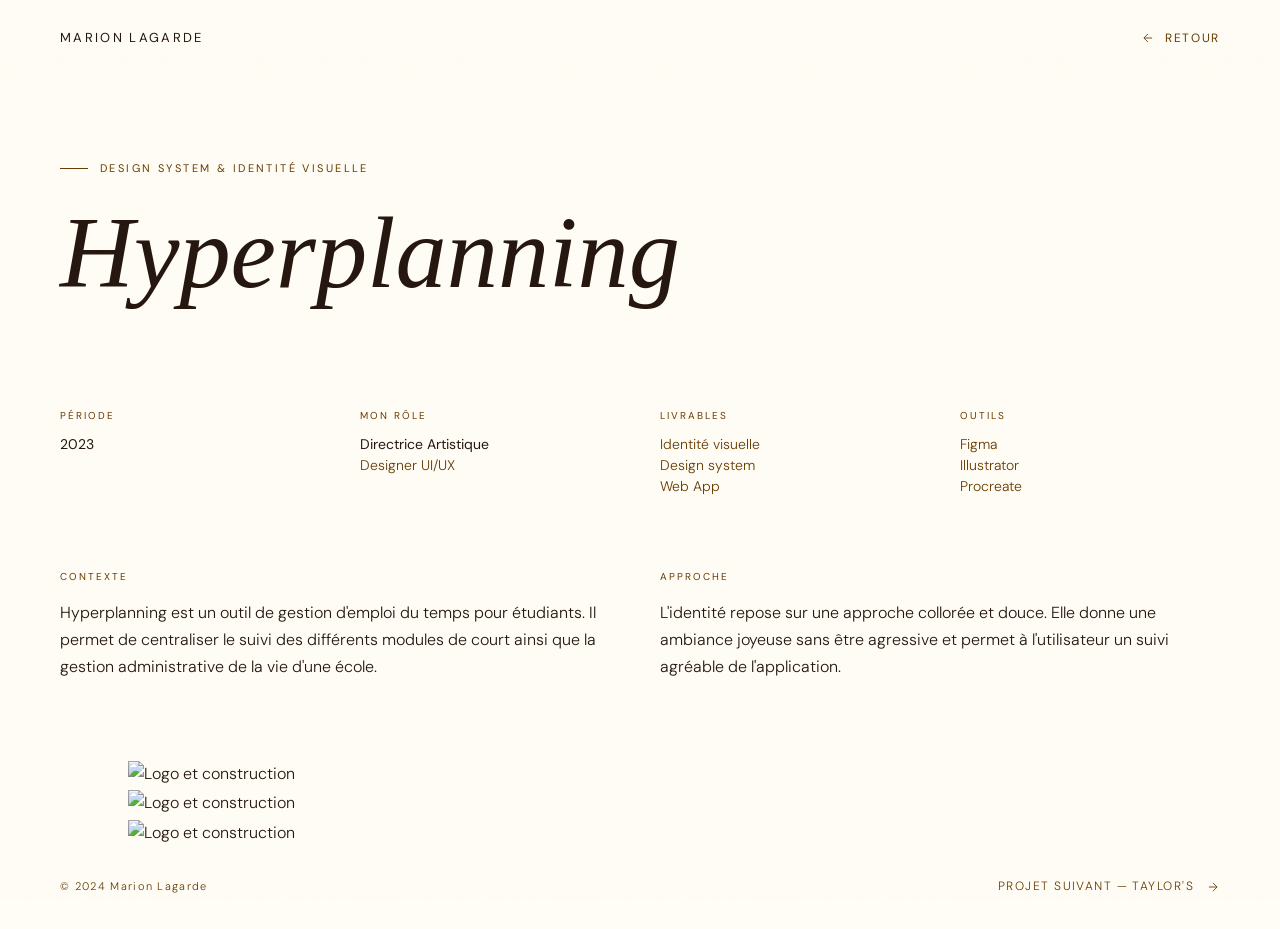
==== projects/hyperplanning.html @ 82261f26 "Add files via upload all my html" ====
<!DOCTYPE html>
<html lang="fr">
<head>
  <meta charset="UTF-8" />
  <meta name="viewport" content="width=device-width, initial-scale=1.0" />
  <title>Webians — Marion Lagarde</title>
  <link rel="preconnect" href="https://fonts.googleapis.com" />
  <link rel="preconnect" href="https://fonts.gstatic.com" crossorigin />
  <link href="https://fonts.googleapis.com/css2?family=DM+Sans:ital,opsz,wght@0,9..40,300;0,9..40,400;0,9..40,500;1,9..40,300&display=swap" rel="stylesheet" />
  <link rel="stylesheet" href="../style.css" />
  <style>
    /* Images full width sans gap */
    .fullwidth-gallery {
      display: flex;
      flex-direction: column;
      gap: 4px;
      max-width: 1024px;
      margin: 0 auto;
    }
    .fullwidth-gallery img {
      width: 100%;
      display: block;
    }
    .fullwidth-gallery .img-placeholder {
      aspect-ratio: 16/9;
      width: 100%;
    }
    .fullwidth-gallery .img-placeholder.portrait {
      aspect-ratio: 4/5;
    }
    .fullwidth-gallery .img-placeholder.square {
      aspect-ratio: 1/1;
    }
    .section-fullbleed {
      padding: 0;
      border-top: none !important;
    }
  </style>
</head>
<body>

  <nav>
    <a href="../index.html" class="nav-logo">Marion Lagarde</a>
    <a href="../index.html#projects" class="nav-back">
      <svg viewBox="0 0 24 24" fill="none" stroke-width="1.5"><path d="M19 12H5M5 12l7 7M5 12l7-7"/></svg>
      Retour
    </a>
  </nav>

  <!-- HERO -->
  <section class="page-hero">
    <p class="hero-tag">Design System &amp; Identité visuelle</p>
    <h1 class="page-title">Hyperplanning</h1>

    <div class="hero-meta">
      <div class="meta-item reveal">
        <p class="meta-label">Période</p>
        <p class="meta-value"><strong>2023</strong></p>
      </div>
      <div class="meta-item reveal" style="transition-delay:.08s">
        <p class="meta-label">Mon rôle</p>
        <p class="meta-value"><strong>Directrice Artistique</strong><br>Designer UI/UX</p>
      </div>
      <div class="meta-item reveal" style="transition-delay:.16s">
        <p class="meta-label">Livrables</p>
        <p class="meta-value">Identité visuelle<br>Design system<br>Web App</p>
      </div>
      <div class="meta-item reveal" style="transition-delay:.24s">
        <p class="meta-label">Outils</p>
        <p class="meta-value">Figma<br>Illustrator<br>Procreate</p>
      </div>

      <div class="meta-row-full reveal" style="transition-delay:.32s">
        <div>
          <p class="meta-label" style="margin-bottom:14px;">Contexte</p>
          <p class="meta-block-text">
            Hyperplanning est un outil de gestion d'emploi du temps pour étudiants. Il permet de centraliser le suivi des différents modules de court ainsi que la gestion administrative de la vie d'une école.
          </p>
        </div>
        <div>
          <p class="meta-label" style="margin-bottom:14px;">Approche</p>
          <p class="meta-block-text">
            L'identité repose sur une approche collorée et douce. Elle donne une ambiance joyeuse sans être agressive et permet à l'utilisateur un suivi agréable de l'application.
          </p>
        </div>
      </div>
    </div>
  </section>

  <!-- GALERIE FULL WIDTH — pas de texte, pas d'animation -->
  <section class="section-fullbleed">
    <div class="fullwidth-gallery">

      <img src="../images/hyperplanning/maquette-hp.jpg" alt="Logo et construction">
       <img src="../images/hyperplanning/note-book.png" alt="Logo et construction">
        <img src="../images/hyperplanning/tote-bag.png" alt="Logo et construction">


    </div>
  </section>

  <footer>
    <span class="footer-copy">© 2024 Marion Lagarde</span>
    <a href="taylors.html" class="footer-next">
      Projet suivant — Taylor's
      <svg viewBox="0 0 24 24" fill="none" stroke-width="1.5"><path d="M5 12h14M19 12l-7 7M19 12l-7-7"/></svg>
    </a>
  </footer>

  <script>
    const obs = new IntersectionObserver(entries => entries.forEach(e => { if (e.isIntersecting) e.target.classList.add('visible'); }), { threshold: 0.08, rootMargin: '0px 0px -32px 0px' });
    document.querySelectorAll('.reveal').forEach(el => obs.observe(el));
  </script>
</body>
</html>
---- style.css ----
/* ============================================================
   MARION LAGARDE — PORTFOLIO
   style.css — feuille de styles partagée
   ============================================================ */

/* ── TOKENS ── */
:root {
  --bg:         #fffdf5;
  --bg-soft:    #fffdf5;
  --bg-card:    #fff;
  --fg:         #24160f;
  --fg-muted:   #673b00;
  --fg-subtle:  #673b00;
  --border:     rgba(36, 22, 15, 0.10);
  --accent:     #673b00;
  --font-sans:  'DM Sans', 'Helvetica Neue', Helvetica, Arial, sans-serif;
  --font-serif: 'Times New Roman', Times, Georgia, serif;
  --ease-out:   cubic-bezier(0.16, 1, 0.3, 1);
}

/* ── RESET ── */
*, *::before, *::after { box-sizing: border-box; margin: 0; padding: 0; }
html  { scroll-behavior: smooth; }
body  {
  background: var(--bg);
  color: var(--fg);
  font-family: var(--font-sans);
  font-weight: 300;
  font-size: 16px;
  line-height: 1.6;
  overflow-x: hidden;
  -webkit-font-smoothing: antialiased;
}

/* ── GRAIN OVERLAY ── */
body::after {
  content: '';
  position: fixed;
  inset: 0;
  pointer-events: none;
  z-index: 999;
  opacity: 0.025;
  background-image: url("data:image/svg+xml,%3Csvg viewBox='0 0 256 256' xmlns='http://www.w3.org/2000/svg'%3E%3Cfilter id='noise'%3E%3CfeTurbulence type='fractalNoise' baseFrequency='0.9' numOctaves='4' stitchTiles='stitch'/%3E%3C/filter%3E%3Crect width='100%25' height='100%25' filter='url(%23noise)'/%3E%3C/svg%3E");
  background-repeat: repeat;
  background-size: 200px;
}

/* ── SCROLL REVEAL ── */
.reveal {
  opacity: 0;
  transform: translateY(24px);
  transition: opacity 0.9s var(--ease-out), transform 0.9s var(--ease-out);
}
.reveal.visible {
  opacity: 1;
  transform: translateY(0);
}

/* ────────────────────────────────────────
   NAV
   ──────────────────────────────────────── */
nav {
  position: fixed;
  top: 0; left: 0; right: 0;
  z-index: 100;
  display: flex;
  align-items: center;
  justify-content: space-between;
  padding: 28px 60px;
}
nav::before {
  content: '';
  position: absolute;
  inset: 0;
  background: linear-gradient(to bottom, rgba(255, 253, 245, 0.97) 0%, transparent 100%);
  pointer-events: none;
}
.nav-logo {
  font-size: 13px;
  font-weight: 400;
  letter-spacing: 0.18em;
  text-transform: uppercase;
  color: var(--fg);
  text-decoration: none;
  position: relative;
}

/* Homepage nav links */
.nav-links {
  display: flex;
  gap: 40px;
  list-style: none;
  position: relative;
}
.nav-links a {
  font-size: 12px;
  font-weight: 400;
  letter-spacing: 0.14em;
  text-transform: uppercase;
  color: var(--fg-muted);
  text-decoration: none;
  transition: color 0.3s ease;
}
.nav-links a:hover { color: var(--fg); }

/* Project pages — back link */
.nav-back {
  font-size: 12px;
  font-weight: 400;
  letter-spacing: 0.14em;
  text-transform: uppercase;
  color: var(--fg-muted);
  text-decoration: none;
  display: flex;
  align-items: center;
  gap: 10px;
  position: relative;
  transition: color 0.3s, gap 0.3s;
}
.nav-back:hover { color: var(--fg); gap: 14px; }
.nav-back svg   { width: 14px; height: 14px; stroke: currentColor; }

/* ────────────────────────────────────────
   FOOTER
   ──────────────────────────────────────── */
footer {
  /*border-top: 1px solid var(--border);*/
  padding: 32px 60px;
  display: flex;
  justify-content: space-between;
  align-items: center;
}
.footer-copy {
  font-size: 11px;
  letter-spacing: 0.12em;
  color: var(--fg-subtle);
}

/* Homepage: social links list */
.footer-links {
  display: flex;
  gap: 32px;
  list-style: none;
}
.footer-links a {
  font-size: 11px;
  letter-spacing: 0.12em;
  text-transform: uppercase;
  color: var(--fg-subtle);
  text-decoration: none;
  transition: color 0.3s ease;
}
.footer-links a:hover { color: var(--fg); }

/* Project pages: "next project" link */
.footer-next {
  font-size: 12px;
  letter-spacing: 0.12em;
  text-transform: uppercase;
  color: var(--fg-muted);
  text-decoration: none;
  display: flex;
  align-items: center;
  gap: 12px;
  transition: color 0.3s, gap 0.3s;
}
.footer-next:hover  { color: var(--fg); gap: 18px; }
.footer-next svg    { width: 14px; height: 14px; stroke: currentColor; }

/* ────────────────────────────────────────
   SECTION BASE (project pages)
   ──────────────────────────────────────── */
section { padding: 100px 60px; }
section + section { border-top: none; }

/* Section label — "01 · Branding" style */
.section-label {
  font-size: 11px;
  font-weight: 400;
  letter-spacing: 0.2em;
  text-transform: uppercase;
  color: var(--fg-subtle);
  margin-bottom: 56px;
  display: flex;
  align-items: center;
  gap: 16px;
}
.section-label::before { content: attr(data-n); color: var(--fg-subtle); }

/* Homepage section header  */
.section-header {
  display: flex;
  align-items: baseline;
  gap: 24px;
  margin-bottom: 64px;
}
.section-number,
.section-title {
  font-size: 11px;
  font-weight: 400;
  letter-spacing: 0.2em;
  color: var(--fg-subtle);
  text-transform: uppercase;
}
.section-title { color: var(--fg-muted); }

/* ────────────────────────────────────────
   PROJECT PAGES — HERO
   ──────────────────────────────────────── */
.page-hero {
  padding: 160px 60px 80px;
}
.hero-tag {
  font-size: 11px;
  font-weight: 400;
  letter-spacing: 0.22em;
  text-transform: uppercase;
  color: var(--fg-subtle);
  margin-bottom: 24px;
  display: flex;
  align-items: center;
  gap: 12px;
}
.hero-tag::before { content: ''; width: 28px; height: 1px; background: var(--fg-subtle); }

.page-title {
  font-family: var(--font-serif);
  font-size: clamp(48px, 8vw, 110px);
  font-weight: 400;
  font-style: italic;
  line-height: 1.0;
  color: var(--fg);
  margin-bottom: 64px;
}

/* Meta grid: 4 columns + full-width rows */
.hero-meta {
  display: grid;
  grid-template-columns: repeat(4, 1fr);
  gap: 40px;
  padding-top: 40px;
  /* border-top: 1px solid var(--border); */
}
.meta-label {
  font-size: 10px;
  font-weight: 400;
  letter-spacing: 0.2em;
  text-transform: uppercase;
  color: var(--fg-subtle);
  margin-bottom: 10px;
}
.meta-value {
  font-size: 14px;
  font-weight: 300;
  color: var(--fg-muted);
  line-height: 1.5;
}
.meta-value strong { font-weight: 400; color: var(--fg); }

.meta-row-full {
  grid-column: 1 / -1;
  display: grid;
  grid-template-columns: 1fr 1fr;
  gap: 40px;
  padding-top: 32px;
  /* border-top: 1px solid var(--border); */
}
/* Brief — single full-width block used on branding/emailing pages */
.meta-item.brief {
  grid-column: 1 / -1;
  padding-top: 32px;
  /* border-top: 1px solid var(--border); */
}
.meta-item.brief .meta-value,
.meta-block-text {
  font-size: 16px;
  font-weight: 300;
  color: var(--fg);
  line-height: 1.7;
}

/* Role list */
.role-list { list-style: none; display: flex; flex-direction: column; }
.role-list li {
  font-size: 14px;
  font-weight: 300;
  color: var(--fg-muted);
  padding: 13px 0;
  border-bottom: 1px solid var(--border);
  display: flex;
  align-items: center;
  gap: 12px;
  line-height: 1.4;
}
.role-list li:first-child { border-top: 1px solid var(--border); }
.role-list li::before {
  content: '';
  flex-shrink: 0;
  width: 5px; height: 5px;
  border-radius: 50%;
  background: var(--fg-muted);
}

/* ────────────────────────────────────────
   BRANDING COMPONENTS (shared)
   ──────────────────────────────────────── */
.sub-title {
  font-size: 12px;
  font-weight: 400;
  letter-spacing: 0.16em;
  text-transform: uppercase;
  color: var(--fg-muted);
  margin-bottom: 28px;
}

/* Palette */
.palette-swatches { display: flex; gap: 16px; flex-wrap: wrap; }
.swatch           { display: flex; flex-direction: column; gap: 12px; }
.swatch-color     { width: 100px; height: 100px; border-radius: 2px; }
.swatch-hex {
  font-size: 12px;
  font-weight: 400;
  letter-spacing: 0.06em;
  color: var(--fg);
  font-family: 'Courier New', monospace;
}
.swatch-name {
  font-size: 11px;
  color: var(--fg-subtle);
  margin-top: 2px;
  letter-spacing: 0.04em;
}

/* Typo showcase — 2 columns */
.typo-showcase { display: grid; grid-template-columns: 1fr 1fr; gap: 24px; }
.typo-card {
  background: var(--bg-card);
  padding: 36px;
  display: flex;
  flex-direction: column;
  justify-content: space-between;
  min-height: 180px;
}
.typo-sample {
  font-size: clamp(24px, 3vw, 42px);
  line-height: 1.1;
  color: var(--fg);
  margin-bottom: 20px;
}
.typo-meta {
  font-size: 11px;
  letter-spacing: 0.1em;
  text-transform: uppercase;
  color: var(--fg-subtle);
}
.typo-meta strong { display: block; font-weight: 400; color: var(--fg-muted); margin-bottom: 2px; }

/* Typo showcase — single card with dark top (Taylor's / Montserrat) */
.branding-row {
  display: grid;
  grid-template-columns: 1fr 1fr;
  gap: 60px;
  align-items: start;
}
.typo-card-single { background: var(--bg-card); overflow: hidden; }
.typo-card-top    { background: var(--fg); padding: 36px 40px; }
.typo-display {
  font-size: clamp(28px, 3.5vw, 44px);
  line-height: 1.2;
  color: var(--bg);
  letter-spacing: 0.02em;
}
.typo-card-bottom { padding: 28px 40px; }

/* ────────────────────────────────────────
   GALLERY / IMAGE PLACEHOLDERS
   ──────────────────────────────────────── */
.gallery-grid         { display: grid; gap: 16px; }
.gallery-grid.cols-2  { grid-template-columns: 1fr 1fr; }
.gallery-grid.cols-3  { grid-template-columns: 1fr 1fr 1fr; }
.gallery-grid.mixed   { grid-template-columns: 2fr 1fr; }

.gallery-item { background: var(--bg-card); overflow: hidden; }
.gallery-item img {
  width: 100%; height: 100%;
  object-fit: cover; display: block;
  transition: transform 0.7s var(--ease-out);
}
.gallery-item:hover img { transform: scale(1.03); }

/* Generic image placeholder (no real image yet) */
.img-placeholder {
  width: 100%;
  background: var(--bg-card);
  display: flex;
  align-items: center;
  justify-content: center;
  color: var(--fg-subtle);
  font-size: 11px;
  letter-spacing: 0.14em;
  text-transform: uppercase;
  aspect-ratio: 16/10;
}
.img-placeholder.tall   { aspect-ratio: 9/16; }
.img-placeholder.square { aspect-ratio: 1/1; }
.img-placeholder.wide   { aspect-ratio: 21/9; }
.img-placeholder.tablet { aspect-ratio: 4/3; }

.img-caption {
  font-size: 11px;
  color: var(--fg-subtle);
  letter-spacing: 0.08em;
  margin-top: 12px;
  display: flex;
  align-items: center;
  gap: 8px;
}
.img-caption::before { content: ''; width: 20px; height: 1px; background: var(--fg-subtle); }

/* ────────────────────────────────────────
   UX / ARBORESCENCE (project pages)
   ──────────────────────────────────────── */
.ux-block { display: flex; flex-direction: column; gap: 72px; }

.tree-wrap {
  width: 100%;
  background: var(--bg-soft);
  padding: 48px 40px;
  overflow-x: auto;
}
.tree-svg { width: 100%; min-width: 560px; display: block; }

.boutique-frame { background: var(--bg-card); overflow: hidden; }
.boutique-frame img { width: 100%; display: block; }

/* Result chip */
.result-simple { margin-top: 8px; }
.result-chip {
  display: inline-flex;
  align-items: center;
  gap: 10px;
  font-size: 13px;
  font-weight: 400;
  letter-spacing: 0.1em;
  text-transform: uppercase;
  color: var(--fg-muted);
  padding: 12px 20px;
  border: 1px solid var(--border);
}
.result-chip::before {
  content: '';
  width: 8px; height: 8px;
  border-radius: 50%;
  background: var(--fg);
  flex-shrink: 0;
}

/* ────────────────────────────────────────
   EMAILING PAGE — COMPARE BLOCKS
   ──────────────────────────────────────── */
.section-header-row {
  display: flex;
  align-items: flex-start;
  justify-content: space-between;
  margin-bottom: 48px;
}
.section-tag {
  font-size: 11px;
  font-weight: 400;
  letter-spacing: 0.14em;
  text-transform: uppercase;
  padding: 5px 14px;
  color: var(--fg-subtle);
  border: 1px solid var(--border);
}

.compare-block { display: flex; flex-direction: column; gap: 40px; }
.compare-intro {
  font-size: 16px;
  font-weight: 300;
  color: var(--fg-muted);
  max-width: 600px;
  line-height: 1.65;
}
.compare-intro strong { font-weight: 400; color: var(--fg); }

.points-list { display: flex; flex-direction: column; }
.point-item {
  display: flex;
  align-items: baseline;
  gap: 16px;
  padding: 16px 0;
  border-bottom: 1px solid var(--border);
  font-size: 14px;
  font-weight: 300;
  color: var(--fg-muted);
  line-height: 1.5;
}
.point-item:first-child { border-top: 1px solid var(--border); }
.point-bullet {
  flex-shrink: 0;
  width: 20px; height: 20px;
  border-radius: 50%;
  display: flex;
  align-items: center;
  justify-content: center;
  font-size: 10px;
  background: var(--bg-card);
  color: var(--fg-muted);
}

.email-frame {
  background: #fff;
  border: 1px solid var(--border);
  box-shadow: 0 2px 40px rgba(12, 12, 0, 0.06);
  overflow: hidden;
}
.email-frame img { width: 100%; display: block; }

.annotation {
  display: flex;
  gap: 12px;
  align-items: flex-start;
  padding: 14px 18px;
  background: var(--bg-soft);
  border-left: 2px solid var(--border);
  font-size: 13px;
  font-weight: 300;
  color: var(--fg-muted);
  line-height: 1.5;
  margin-top: 12px;
}
.annotation-icon { flex-shrink: 0; font-size: 14px; margin-top: 2px; }

.results {
  display: grid;
  grid-template-columns: repeat(3, 1fr);
  gap: 2px;
  margin-top: 56px;
}
.result-cell {
  background: var(--fg);
  color: var(--bg);
  padding: 36px 32px;
  display: flex;
  flex-direction: column;
  gap: 8px;
}
.result-cell:nth-child(even) { background: var(--fg-muted); }
.result-number {
  font-family: var(--font-serif);
  font-size: clamp(32px, 4vw, 52px);
  font-weight: 400;
  font-style: italic;
  line-height: 1;
}
.result-label {
  font-size: 12px;
  letter-spacing: 0.1em;
  text-transform: uppercase;
  opacity: 0.65;
}

/* ────────────────────────────────────────
   HOMEPAGE — HERO
   ──────────────────────────────────────── */
#hero {
  min-height: 100vh;
  display: flex;
  flex-direction: column;
  align-items: center;
  justify-content: center;
  padding: 80px 60px;
  position: relative;
  overflow: hidden;
  text-align: center;
}
.hero-eyebrow {
  font-size: 11px;
  font-weight: 400;
  letter-spacing: 0.22em;
  text-transform: uppercase;
  color: var(--fg-subtle);
  margin-bottom: 28px;
  opacity: 0;
  transform: translateY(10px);
  animation: fadeUp 0.8s var(--ease-out) 1.6s forwards;
}
.hero-title {
  font-family: var(--font-serif);
  font-size: clamp(52px, 9vw, 120px);
  font-weight: 400;
  font-style: normal;
  line-height: 1.0;
  letter-spacing: 0.02em;
  color: var(--fg);
  display: flex;
  flex-wrap: wrap;
  justify-content: center;
}
.hero-title .letter {
  display: inline-block;
  opacity: 0;
  transform: translateY(22px);
  animation: letterUp 0.55s var(--ease-out) forwards;
}
.hero-title .space { display: inline-block; width: 0.28em; }
.hero-subtitle {
  font-family: var(--font-serif);
  font-size: clamp(14px, 1.6vw, 20px);
  font-weight: 400;
  font-style: italic;
  color: var(--fg-muted);
  letter-spacing: 0.12em;
  margin-top: 20px;
  opacity: 0;
  transform: translateY(14px);
  animation: fadeUp 0.9s var(--ease-out) 1.8s forwards;
}
.hero-bottom {
  position: absolute;
  bottom: 40px;
  right: 60px;
  opacity: 0;
  animation: fadeUp 1s var(--ease-out) 2s forwards;
}
.hero-year {
  font-size: 11px;
  letter-spacing: 0.18em;
  color: var(--fg-subtle);
}

@keyframes letterUp { to { opacity: 1; transform: translateY(0); } }
@keyframes fadeUp   { to { opacity: 1; transform: translateY(0); } }

/* ────────────────────────────────────────
   HOMEPAGE — PROJECTS CAROUSEL
   ──────────────────────────────────────── */
/*#projects { border-top: 1px solid var(--border); }*/

.carousel-wrapper { position: relative; overflow: hidden; }
.carousel-track {
  display: flex;
  gap: 24px;
  transition: transform 0.7s var(--ease-out);
  will-change: transform;
}
.project-card {
  flex: 0 0 calc(25% - 18px);
  cursor: pointer;
  text-decoration: none;
  color: inherit;
  display: block;
}
.project-card:hover .project-img-wrap::after { opacity: 1; }
.project-card:hover .project-img            { transform: scale(1.04); }
.project-card:hover .project-arrow          { opacity: 1; transform: translate(0, 0); }

.project-img-wrap {
  position: relative;
  width: 100%;
  aspect-ratio: 3/4;
  overflow: hidden;
  background: var(--bg-card);
}
.project-img-wrap::after {
  content: '';
  position: absolute;
  inset: 0;
  background: rgba(12, 12, 0, 0.4);
  opacity: 0;
  transition: opacity 0.4s ease;
}
.project-img-placeholder { width: 100%; height: 100%; display: flex; align-items: center; justify-content: center; }
.project-img {
  width: 100%; height: 100%;
  object-fit: cover; display: block;
  transition: transform 0.7s var(--ease-out);
}
.project-arrow {
  position: absolute;
  bottom: 20px; right: 20px;
  z-index: 2;
  width: 40px; height: 40px;
  border: 1px solid rgba(12, 12, 0, 0.3);
  border-radius: 50%;
  display: flex; align-items: center; justify-content: center;
  opacity: 0;
  transform: translate(6px, 6px);
  transition: opacity 0.3s ease, transform 0.3s var(--ease-out);
}
.project-arrow svg { width: 14px; height: 14px; stroke: var(--fg); }

.project-info {
  margin-top: 20px;
  display: flex;
  justify-content: space-between;
  align-items: baseline;
}
.project-name {
  font-size: 14px;
  font-weight: 400;
  letter-spacing: 0.04em;
  color: var(--fg);
}
.project-tag {
  font-size: 11px;
  letter-spacing: 0.1em;
  color: var(--fg-subtle);
  text-transform: uppercase;
}

.carousel-controls { display: flex; gap: 12px; margin-top: 56px; }
.carousel-btn {
  width: 48px; height: 48px;
  border: 1px solid var(--border);
  background: transparent;
  cursor: pointer;
  display: flex; align-items: center; justify-content: center;
  transition: border-color 0.3s ease, background 0.3s ease;
}
.carousel-btn:hover { border-color: rgba(12, 12, 0, 0.25); background: var(--bg-soft); }
.carousel-btn svg   { width: 16px; height: 16px; stroke: var(--fg-muted); transition: stroke 0.3s; }
.carousel-btn:hover svg { stroke: var(--fg); }

/* ────────────────────────────────────────
   HOMEPAGE — ABOUT
   ──────────────────────────────────────── */
/*#about { border-top: 1px solid var(--border); }*/

.about-grid {
  display: grid;
  grid-template-columns: 1fr 1fr;
  gap: 80px;
  align-items: start;
}
.about-text {
  font-size: clamp(20px, 2.4vw, 28px);
  font-weight: 300;
  line-height: 1.55;
  color: var(--fg);
  letter-spacing: -0.01em;
}
.about-text em {
  font-style: italic;
  font-family: var(--font-serif);
  color: var(--fg-muted);
}
.about-cta {
  display: inline-flex;
  align-items: center;
  gap: 16px;
  margin-top: 48px;
  font-size: 12px;
  font-weight: 400;
  letter-spacing: 0.16em;
  text-transform: uppercase;
  color: var(--fg);
  text-decoration: none;
  border-bottom: 1px solid var(--border);
  padding-bottom: 6px;
  transition: border-color 0.3s ease, gap 0.3s ease;
}
.about-cta:hover { border-color: var(--fg); gap: 22px; }
.about-cta svg   { width: 14px; height: 14px; stroke: currentColor; flex-shrink: 0; }

.skills-list { list-style: none; display: flex; flex-direction: column; }
.skills-list li {
  font-size: 15px;
  font-weight: 300;
  letter-spacing: 0.02em;
  color: var(--fg-muted);
  padding: 18px 0;
  border-bottom: 1px solid var(--border);
  display: flex;
  align-items: center;
  justify-content: space-between;
  transition: color 0.3s ease;
  cursor: default;
}
.skills-list li:first-child { border-top: 1px solid var(--border); }
.skills-list li:hover        { color: var(--fg); }
.skills-list li::after       { content: '↗'; font-size: 12px; opacity: 0; transition: opacity 0.3s ease; }
.skills-list li:hover::after { opacity: 0.4; }

/* ────────────────────────────────────────
   HOMEPAGE — CONTACT
   ──────────────────────────────────────── */
#contact {
  /*border-top: 1px solid var(--border);*/
  min-height: 60vh;
  display: flex;
  flex-direction: column;
  justify-content: center;
}
.contact-inner { display: flex; flex-direction: column; gap: 40px; }
.contact-label {
  font-size: 11px;
  font-weight: 400;
  letter-spacing: 0.22em;
  text-transform: uppercase;
  color: var(--fg-subtle);
}
.contact-email {
  font-family: var(--font-serif);
  font-size: clamp(28px, 5vw, 64px);
  font-style: italic;
  font-weight: 400;
  color: var(--fg);
  background: none;
  border: none;
  border-bottom: 1px solid var(--border);
  padding: 0 0 4px 0;
  cursor: pointer;
  display: inline-block;
  line-height: 1;
  position: relative;
  transition: color 0.4s ease, border-color 0.4s ease;
  text-decoration: none;
}
.contact-email::after {
  content: '';
  position: absolute;
  bottom: -1px; left: 0;
  width: 0; height: 1px;
  background: var(--fg);
  transition: width 0.5s var(--ease-out);
}
.contact-email:hover              { color: var(--fg-muted); border-color: transparent; }
.contact-email:hover::after       { width: 100%; }

/* ────────────────────────────────────────
   RESPONSIVE — TABLET & MOBILE
   ──────────────────────────────────────── */
@media (max-width: 768px) {
  /* Nav */
  nav { padding: 22px 24px; }
  .nav-links { gap: 20px; }
  .nav-links a { font-size: 11px; letter-spacing: 0.1em; }

  /* Sections */
  section { padding: 64px 24px; }
  .section-header { margin-bottom: 40px; }

  /* Homepage hero */
  #hero        { padding: 100px 24px 60px; min-height: 100svh; }
  .hero-title  { font-size: clamp(44px, 13vw, 72px); }
  .hero-subtitle { font-size: 16px; margin-top: 14px; }
  .hero-eyebrow  { font-size: 10px; letter-spacing: 0.18em; margin-bottom: 20px; }
  .hero-bottom   { right: 24px; bottom: 28px; }

  /* Homepage projects — peek carousel */
  #projects { padding: 0; overflow: hidden; }
  #projects .section-header  { padding: 56px 24px 0; margin-bottom: 28px; }
  #projects .carousel-controls { padding: 0 24px 52px; margin-top: 24px; }
  .carousel-wrapper { overflow: visible; padding-left: 24px; }
  .carousel-track   { gap: 14px; }
  .project-card {
    flex: 0 0 78vw;
    height: auto;
    display: flex;
    flex-direction: column;
    padding: 0;
  }
  .project-img-wrap  { flex: none; aspect-ratio: 3/4; width: 100%; height: auto; max-height: 52svh; }
  .project-info      { flex-shrink: 0; margin-top: 14px; padding: 0; }
  .project-name      { font-size: 14px; }
  .project-arrow     { opacity: 1; transform: none; width: 32px; height: 32px; flex-shrink: 0; }

  /* Homepage about */
  .about-grid  { grid-template-columns: 1fr; gap: 48px; }
  .about-text  { font-size: clamp(18px, 5vw, 24px); }
  .about-cta   { margin-top: 36px; font-size: 11px; }

  /* Homepage contact */
  #contact         { min-height: 50vh; }
  .contact-email   { font-size: clamp(22px, 8vw, 40px); }

  /* Footer */
  footer        { padding: 28px 24px; flex-direction: column; gap: 16px; align-items: flex-start; }
  .footer-links { gap: 24px; }

  /* Project hero */
  .page-hero   { padding: 110px 24px 60px; }
  .page-title  { font-size: clamp(40px, 12vw, 64px); margin-bottom: 40px; }
  .hero-meta   { grid-template-columns: 1fr 1fr; gap: 24px; }
  .meta-row-full { grid-template-columns: 1fr; gap: 32px; }

  /* Branding */
  .branding-row   { grid-template-columns: 1fr; gap: 48px; }
  .palette-swatches { gap: 12px; }
  .swatch-color   { width: 68px; height: 68px; }
  .typo-showcase  { grid-template-columns: 1fr; }

  /* Gallery */
  .gallery-grid.cols-2,
  .gallery-grid.cols-3,
  .gallery-grid.mixed { grid-template-columns: 1fr; }

  /* UX tree */
  .tree-wrap { padding: 28px 20px; }

  /* Emailing */
  .results { grid-template-columns: 1fr; }
}

@media (max-width: 480px) {
  .hero-title { font-size: clamp(40px, 14vw, 56px); }
  .nav-links li:not(:first-child) { display: none; }
}
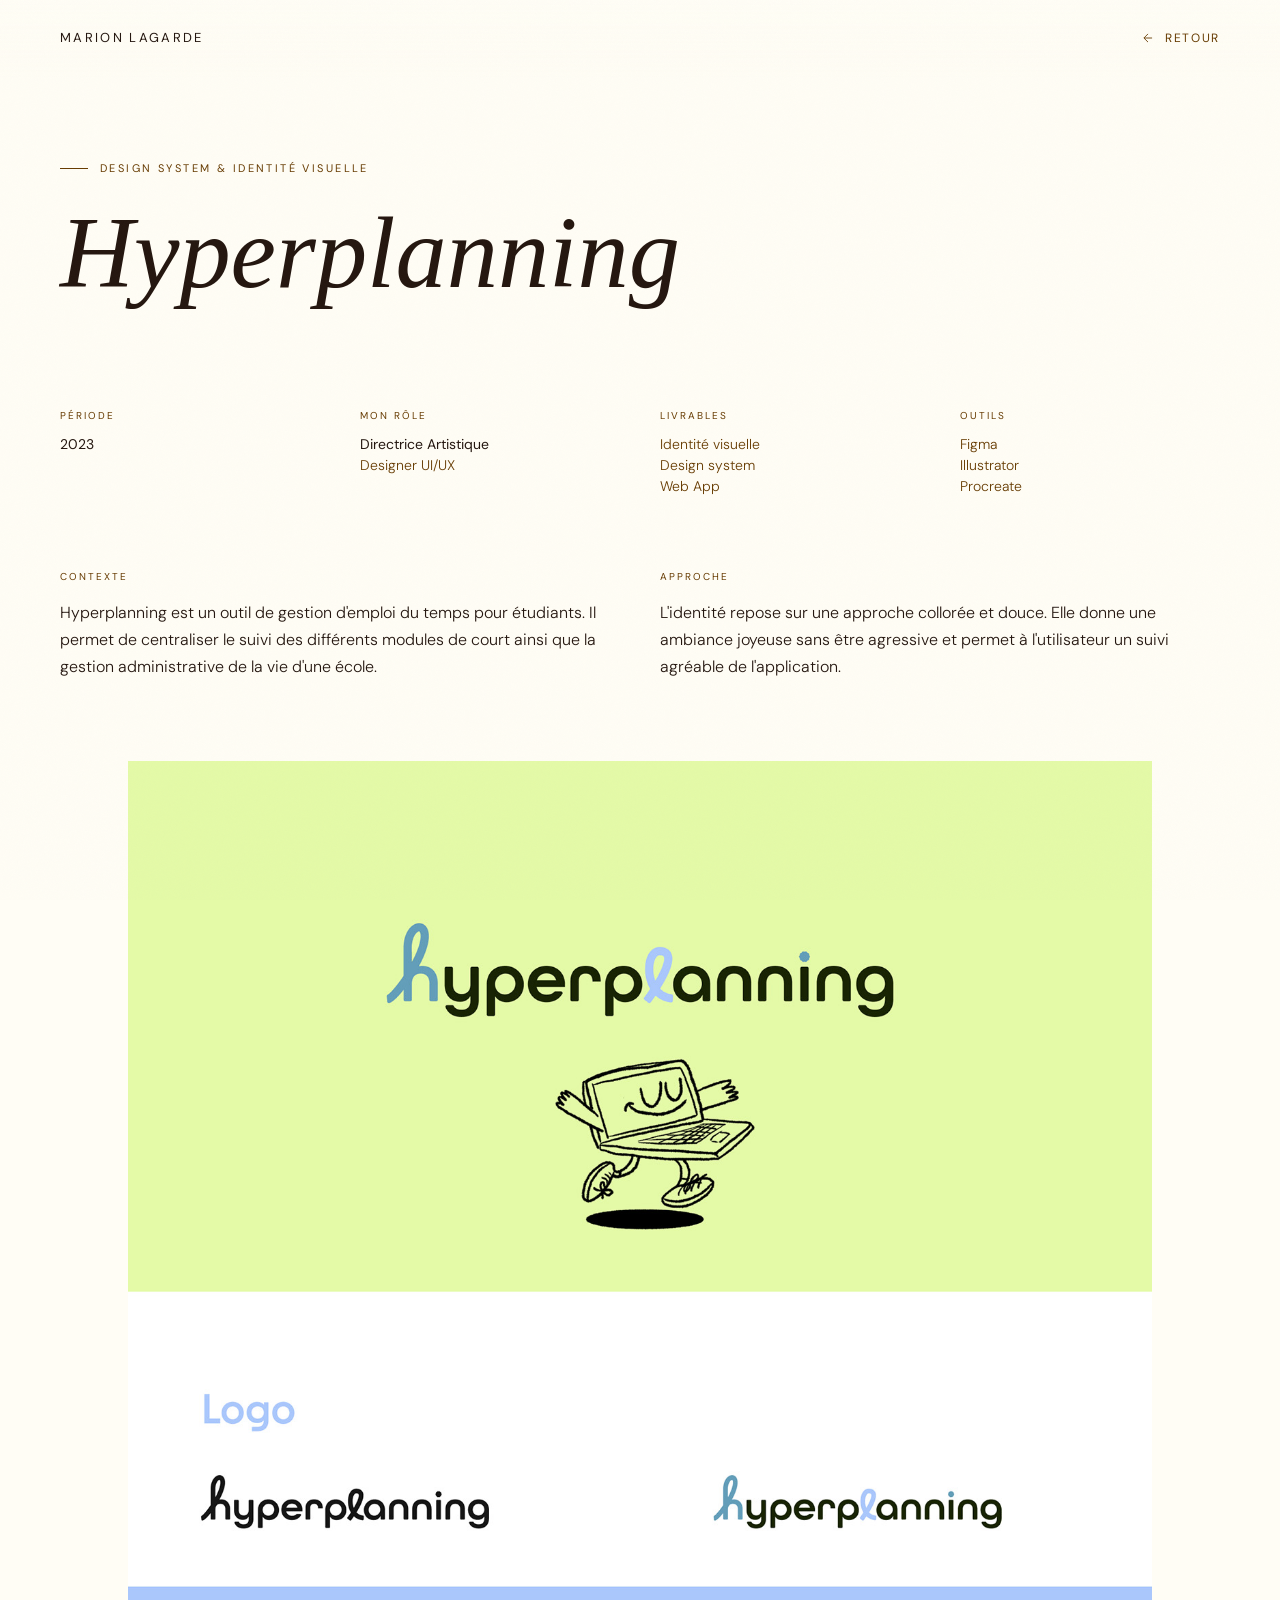
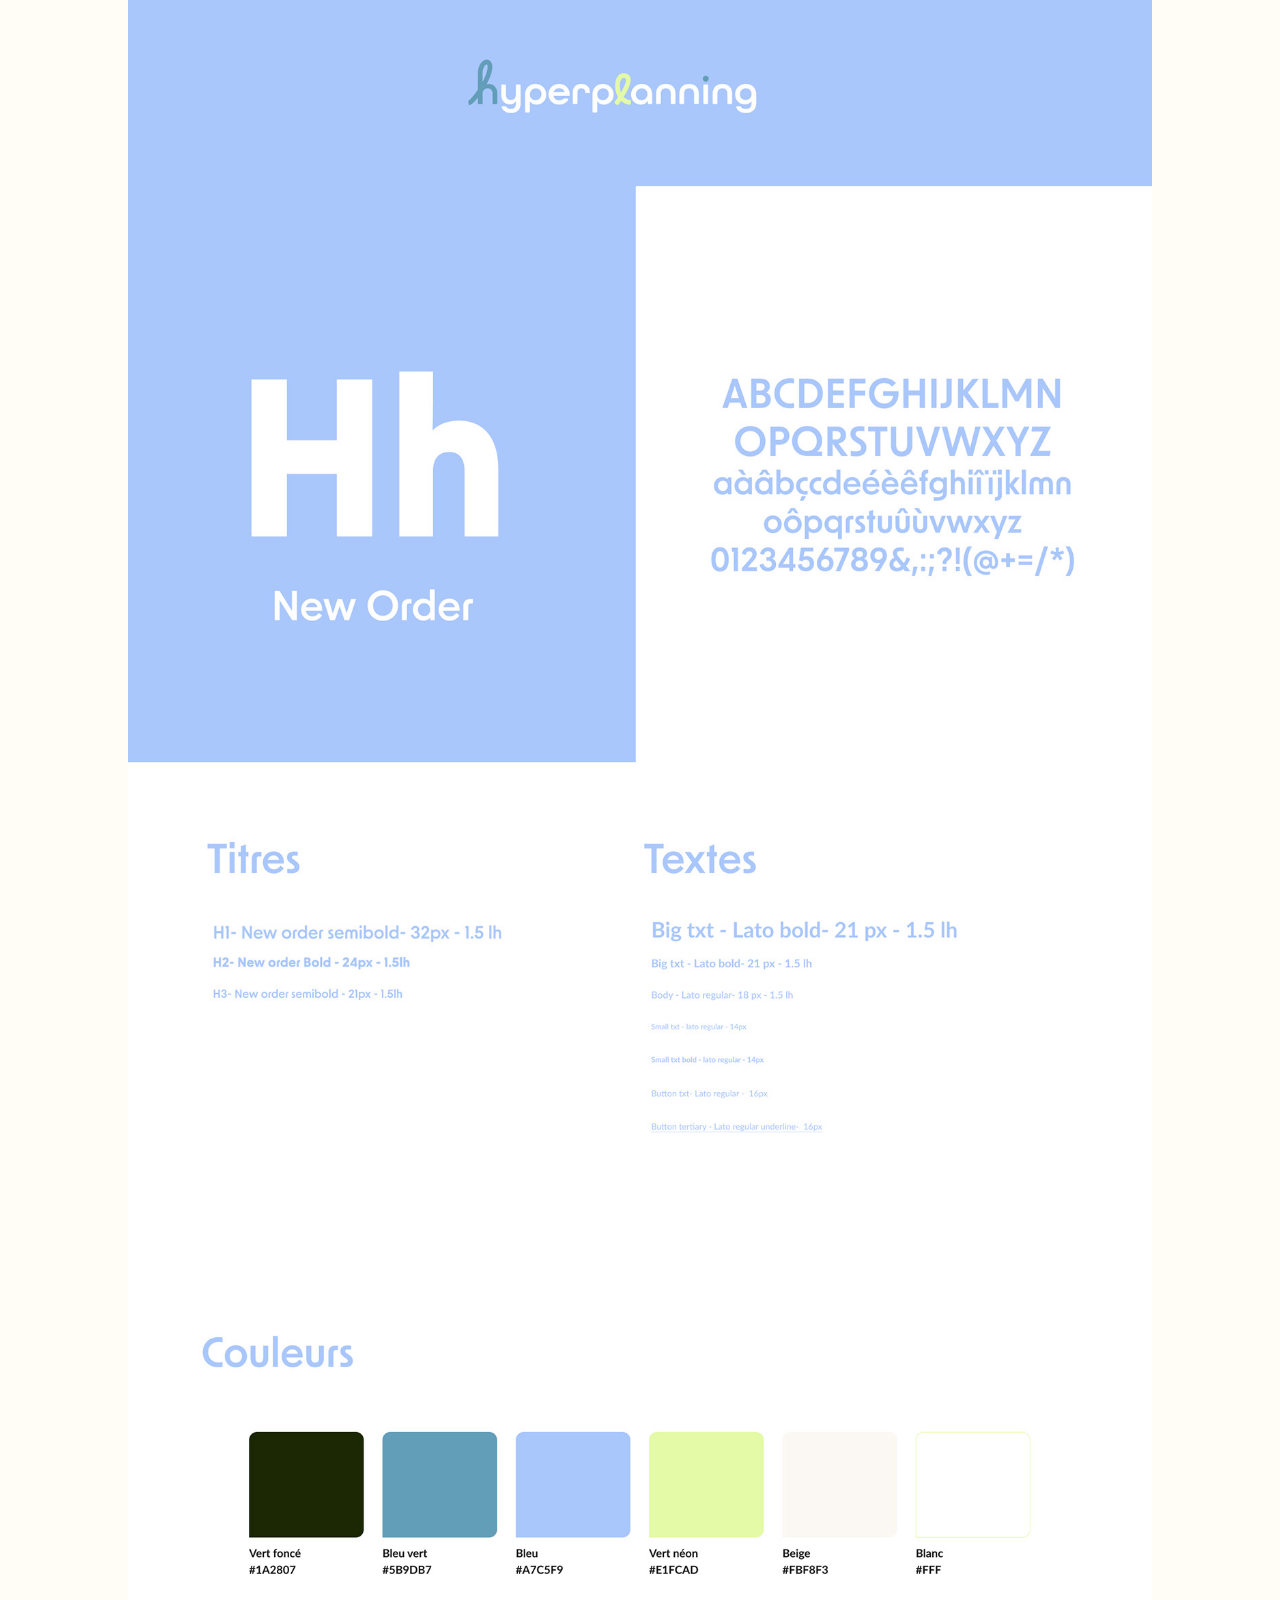
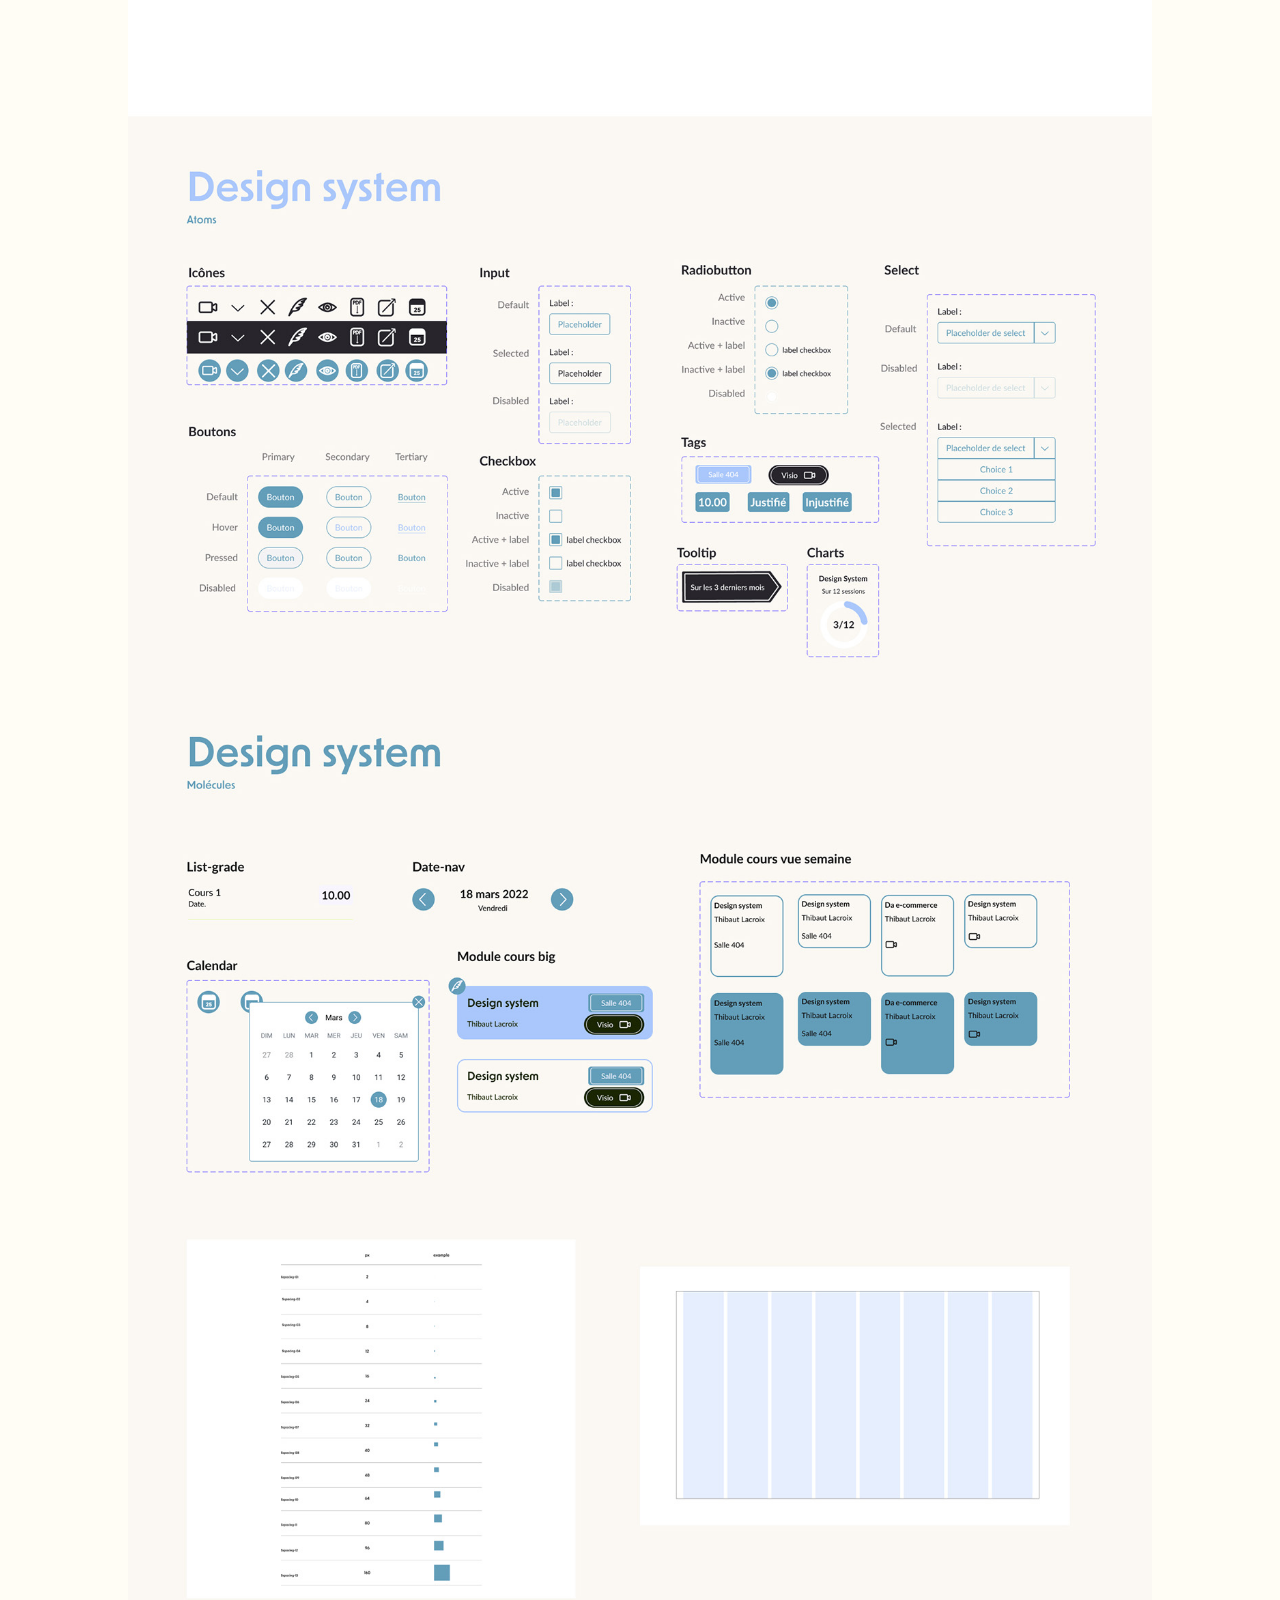
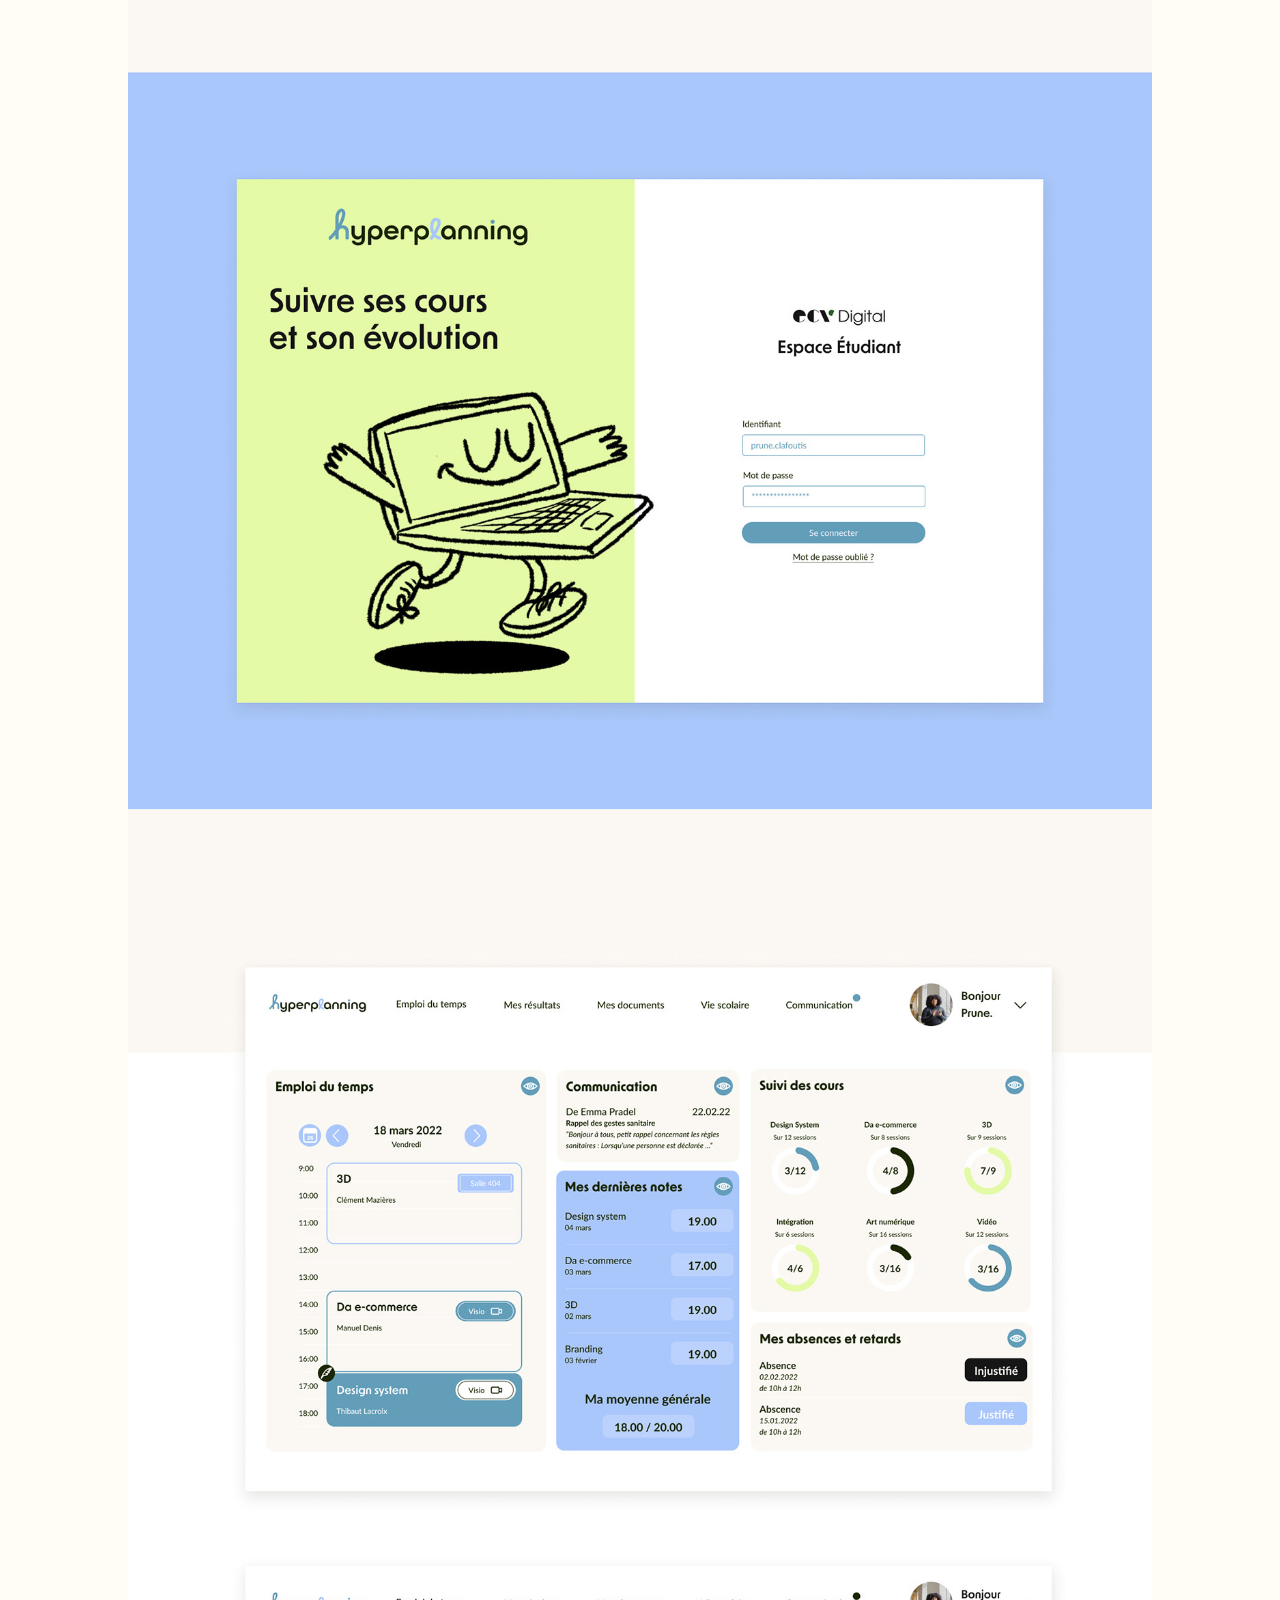
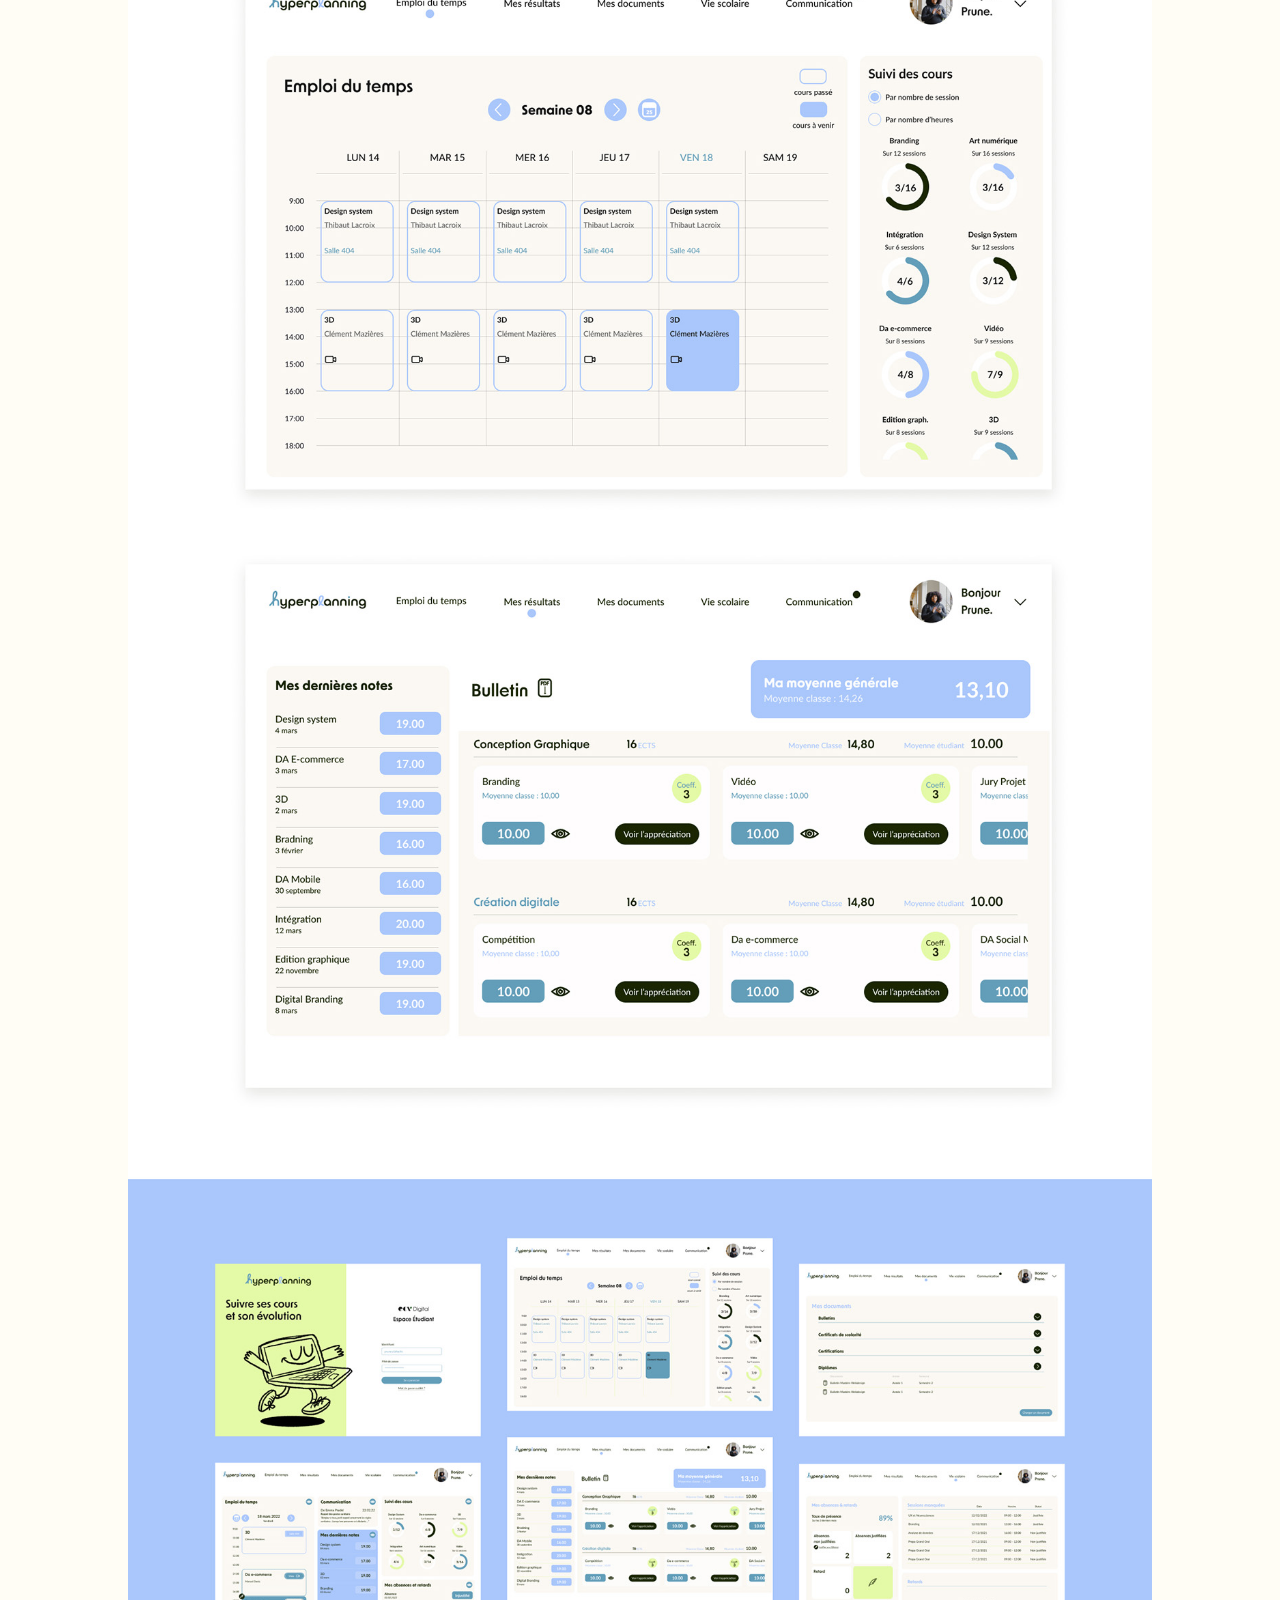
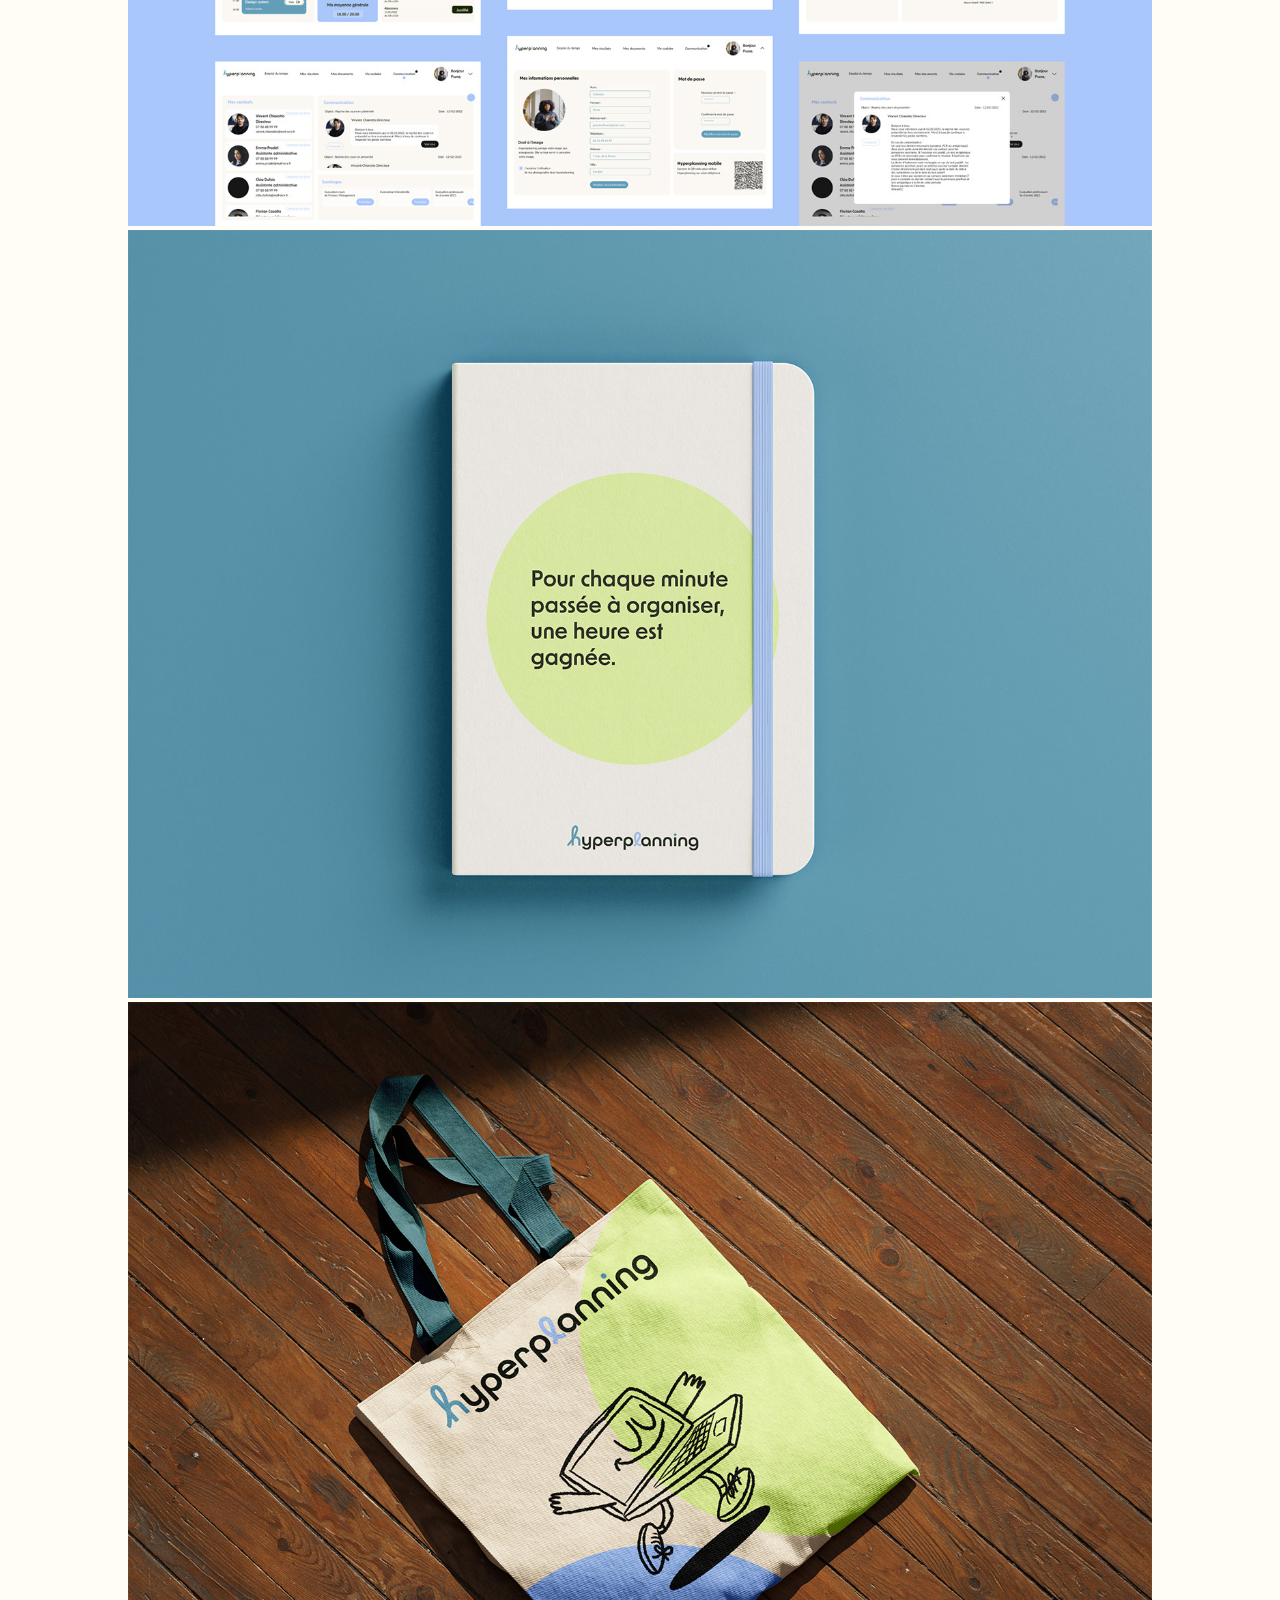
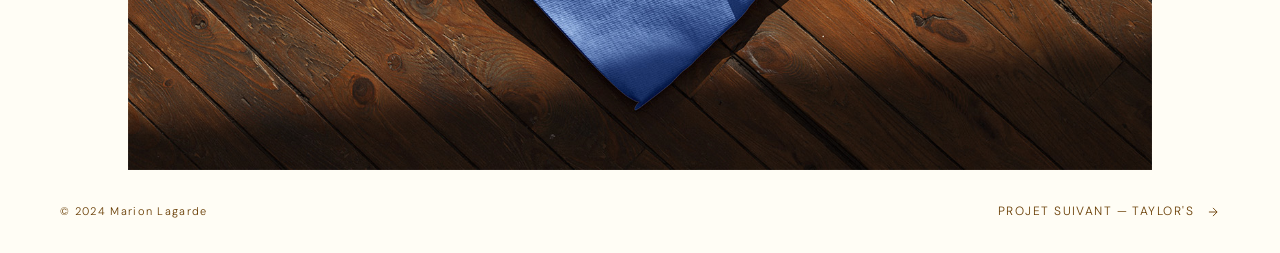
==== commit 7e78857c: "Add files via upload Change png by jpg" ====
--- a/projects/hyperplanning.html
+++ b/projects/hyperplanning.html
@@ -92,8 +92,8 @@
     <div class="fullwidth-gallery">
 
       <img src="../images/hyperplanning/maquette-hp.jpg" alt="Logo et construction">
-       <img src="../images/hyperplanning/note-book.png" alt="Logo et construction">
-        <img src="../images/hyperplanning/tote-bag.png" alt="Logo et construction">
+       <img src="../images/hyperplanning/note-book.jpg" alt="Logo et construction">
+        <img src="../images/hyperplanning/tote-bag.jpg" alt="Logo et construction">
 
 
     </div>
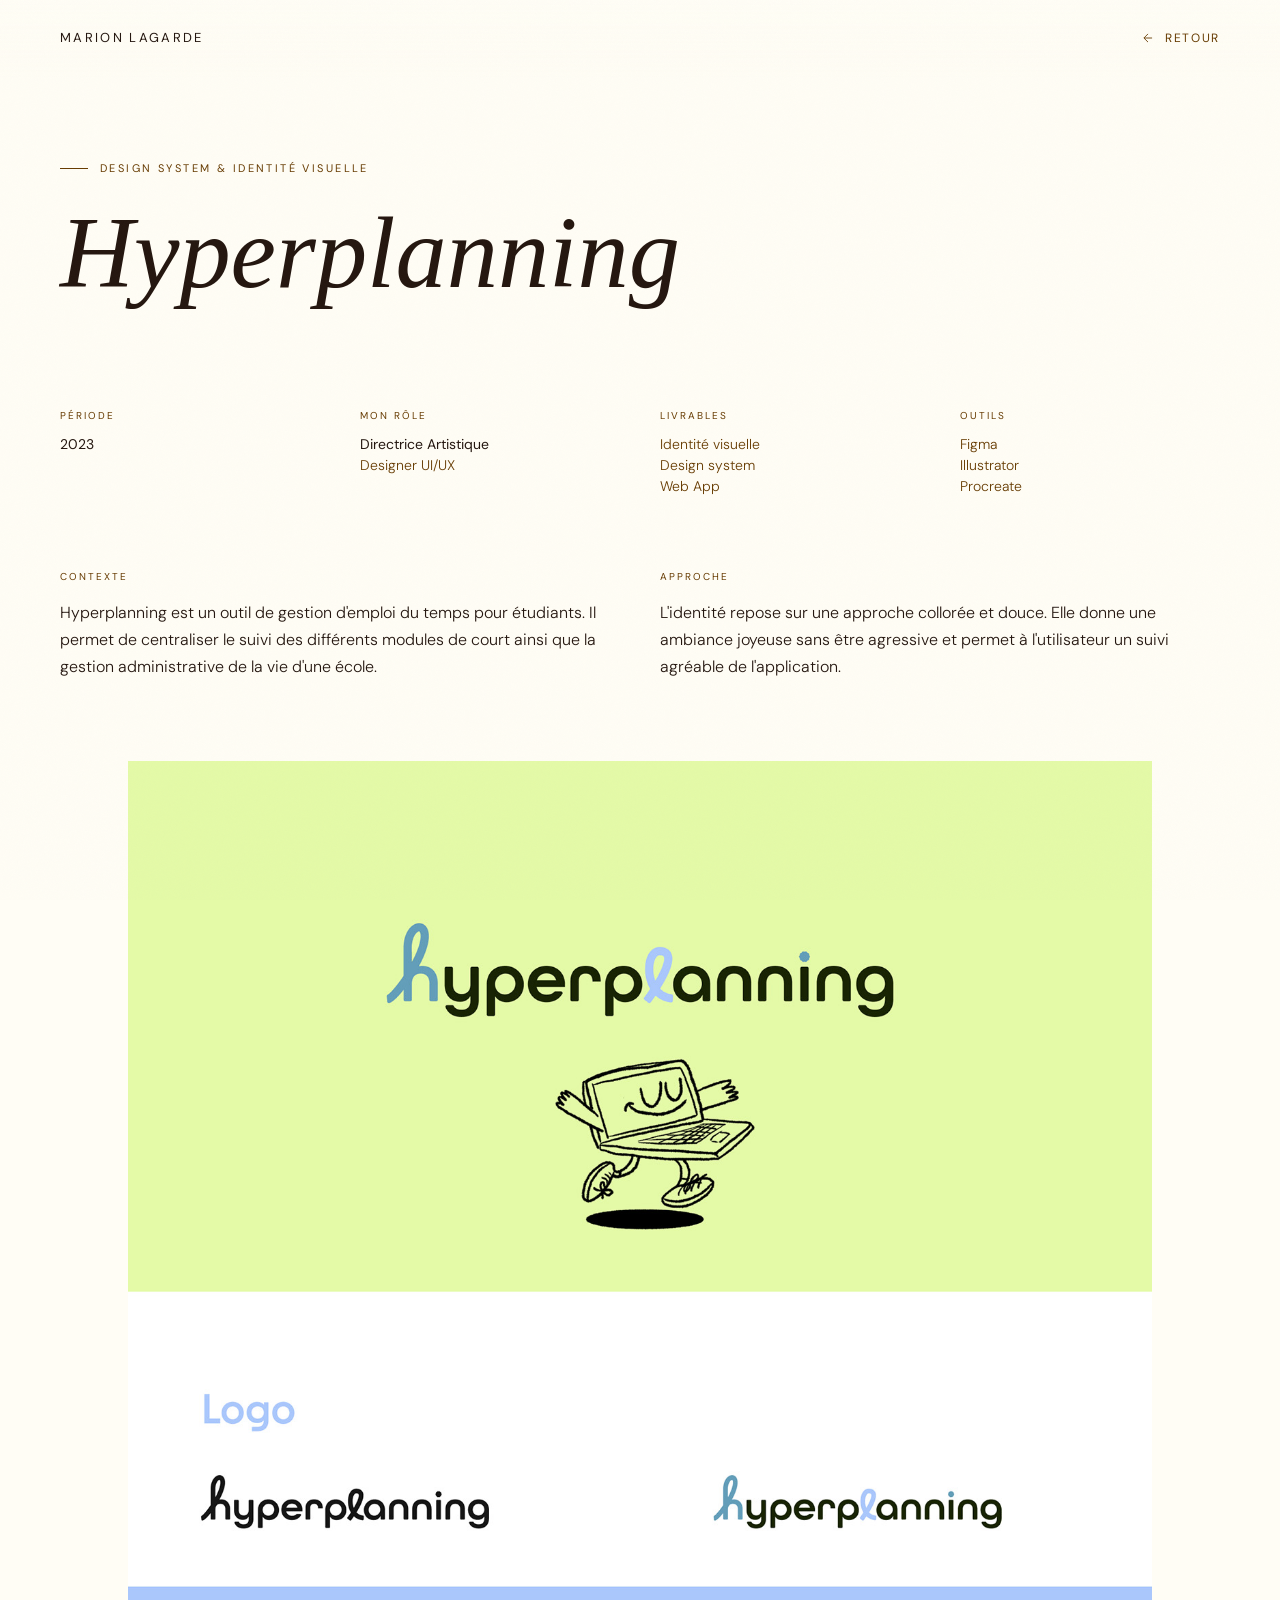
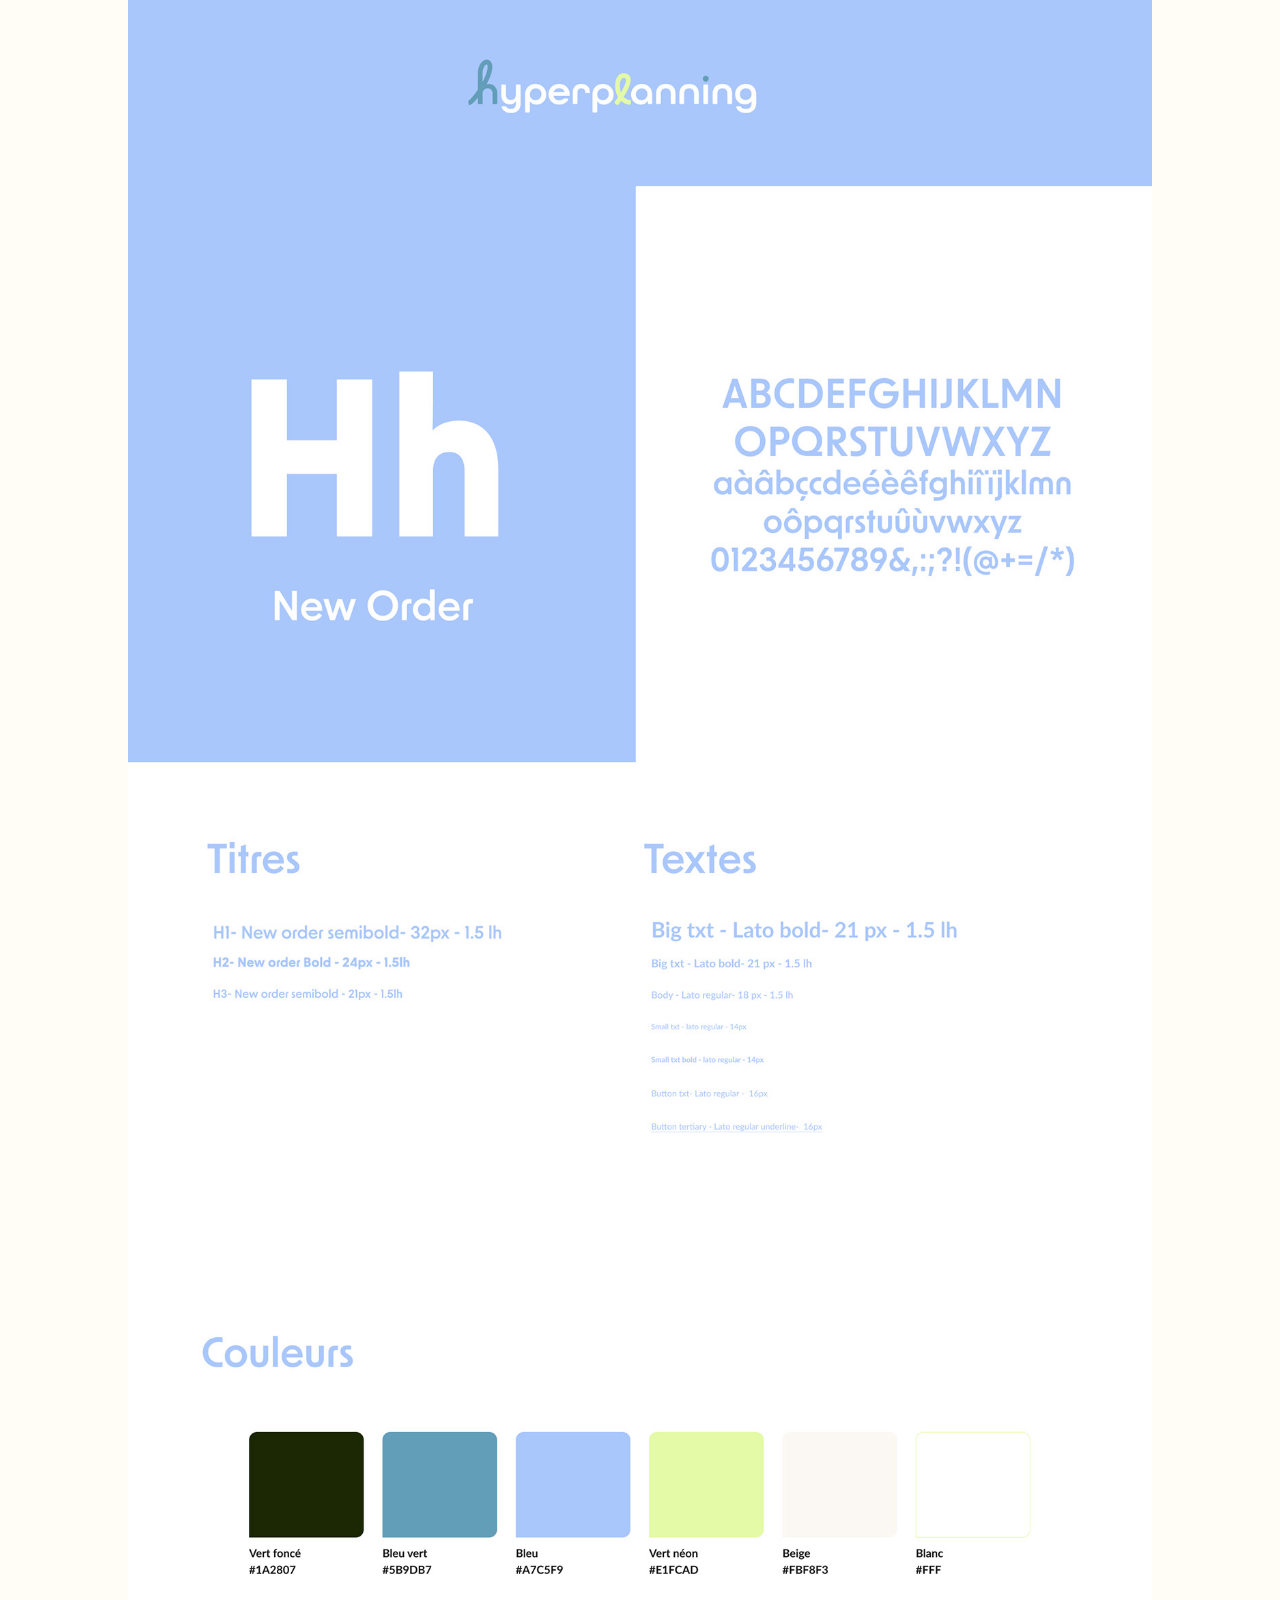
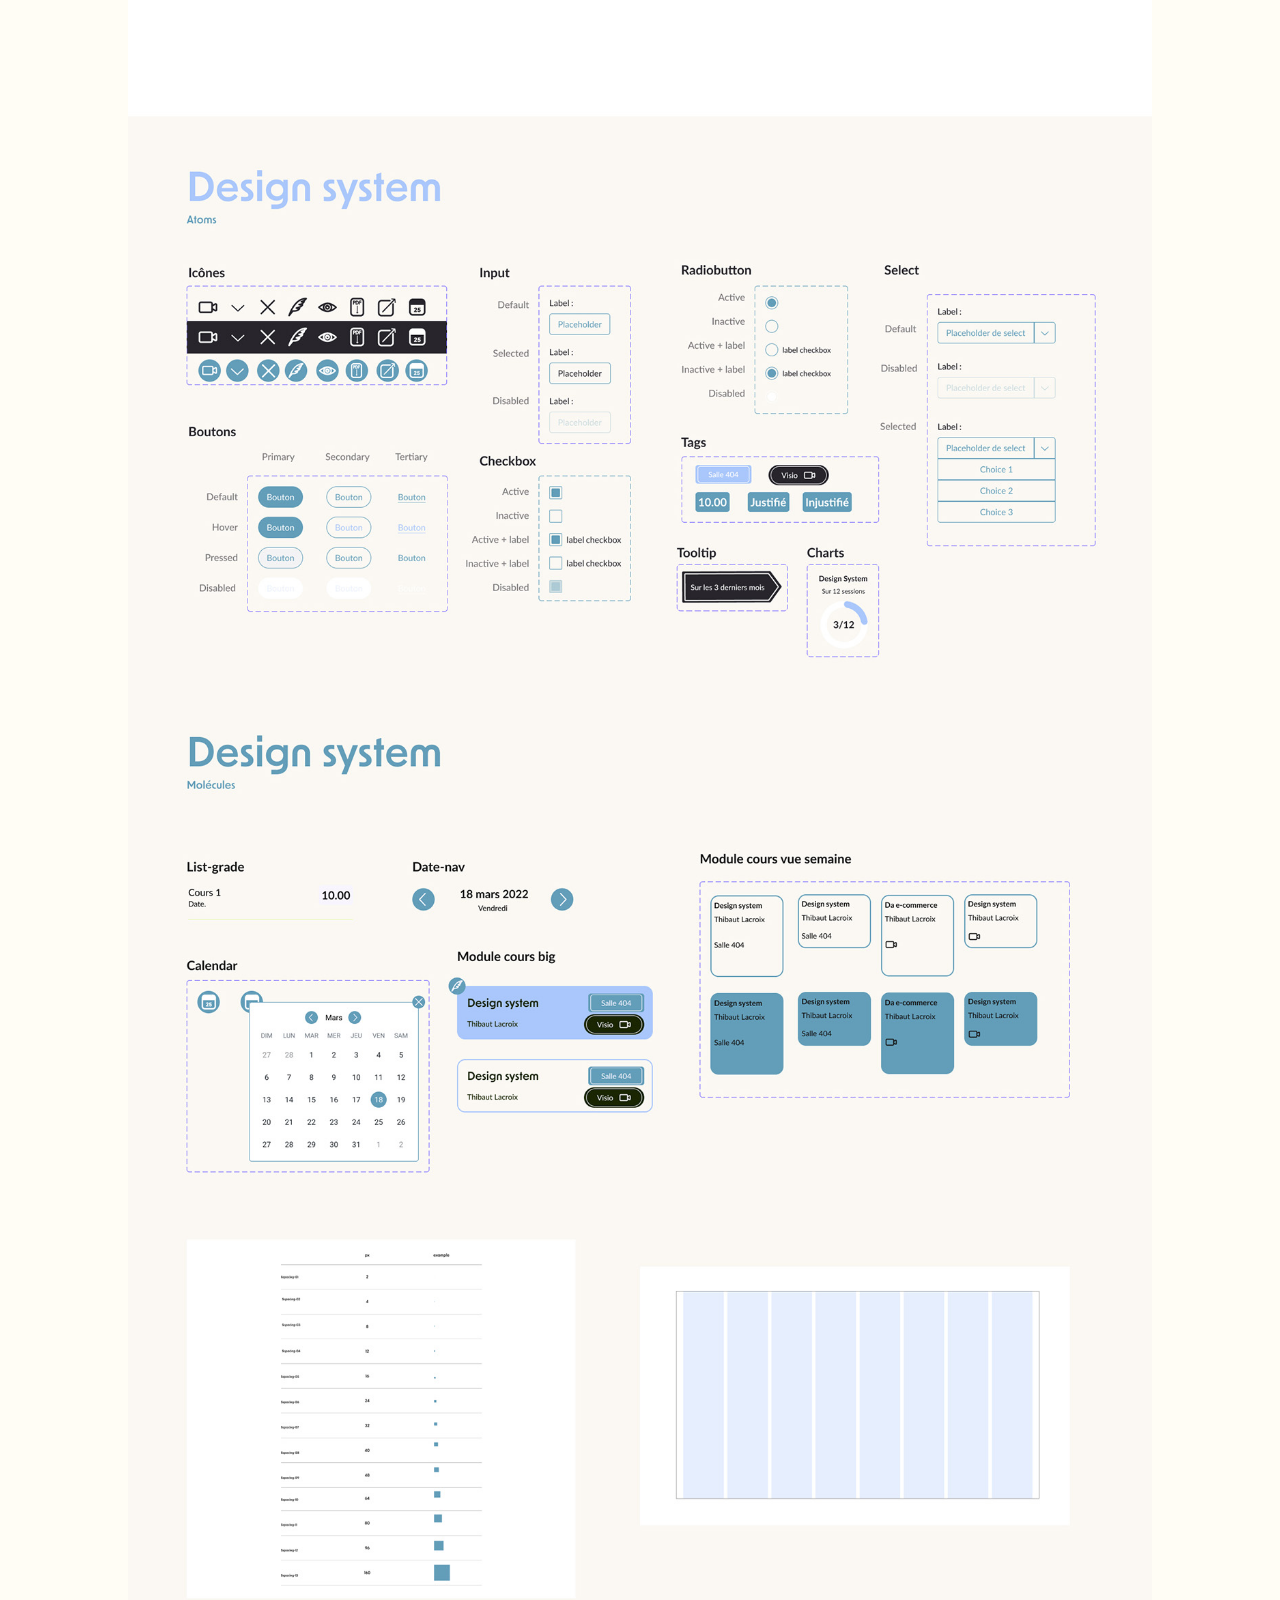
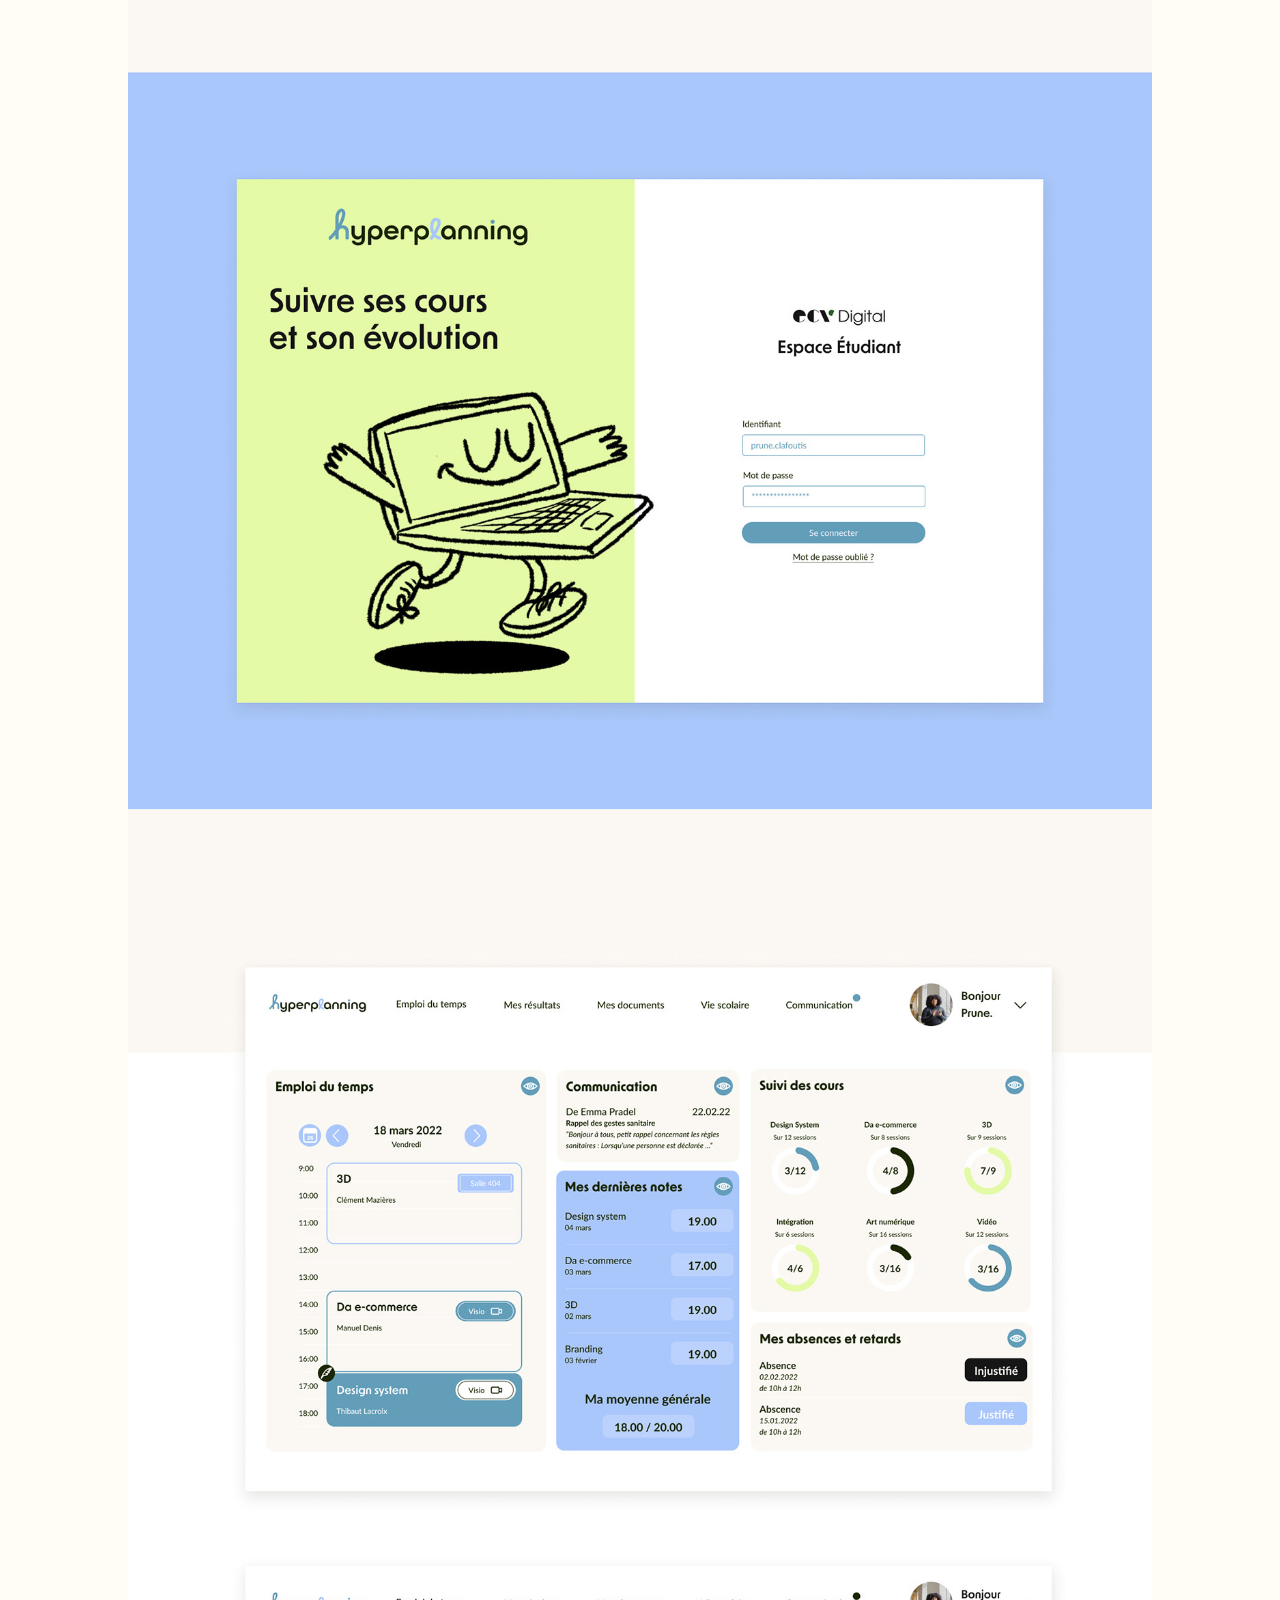
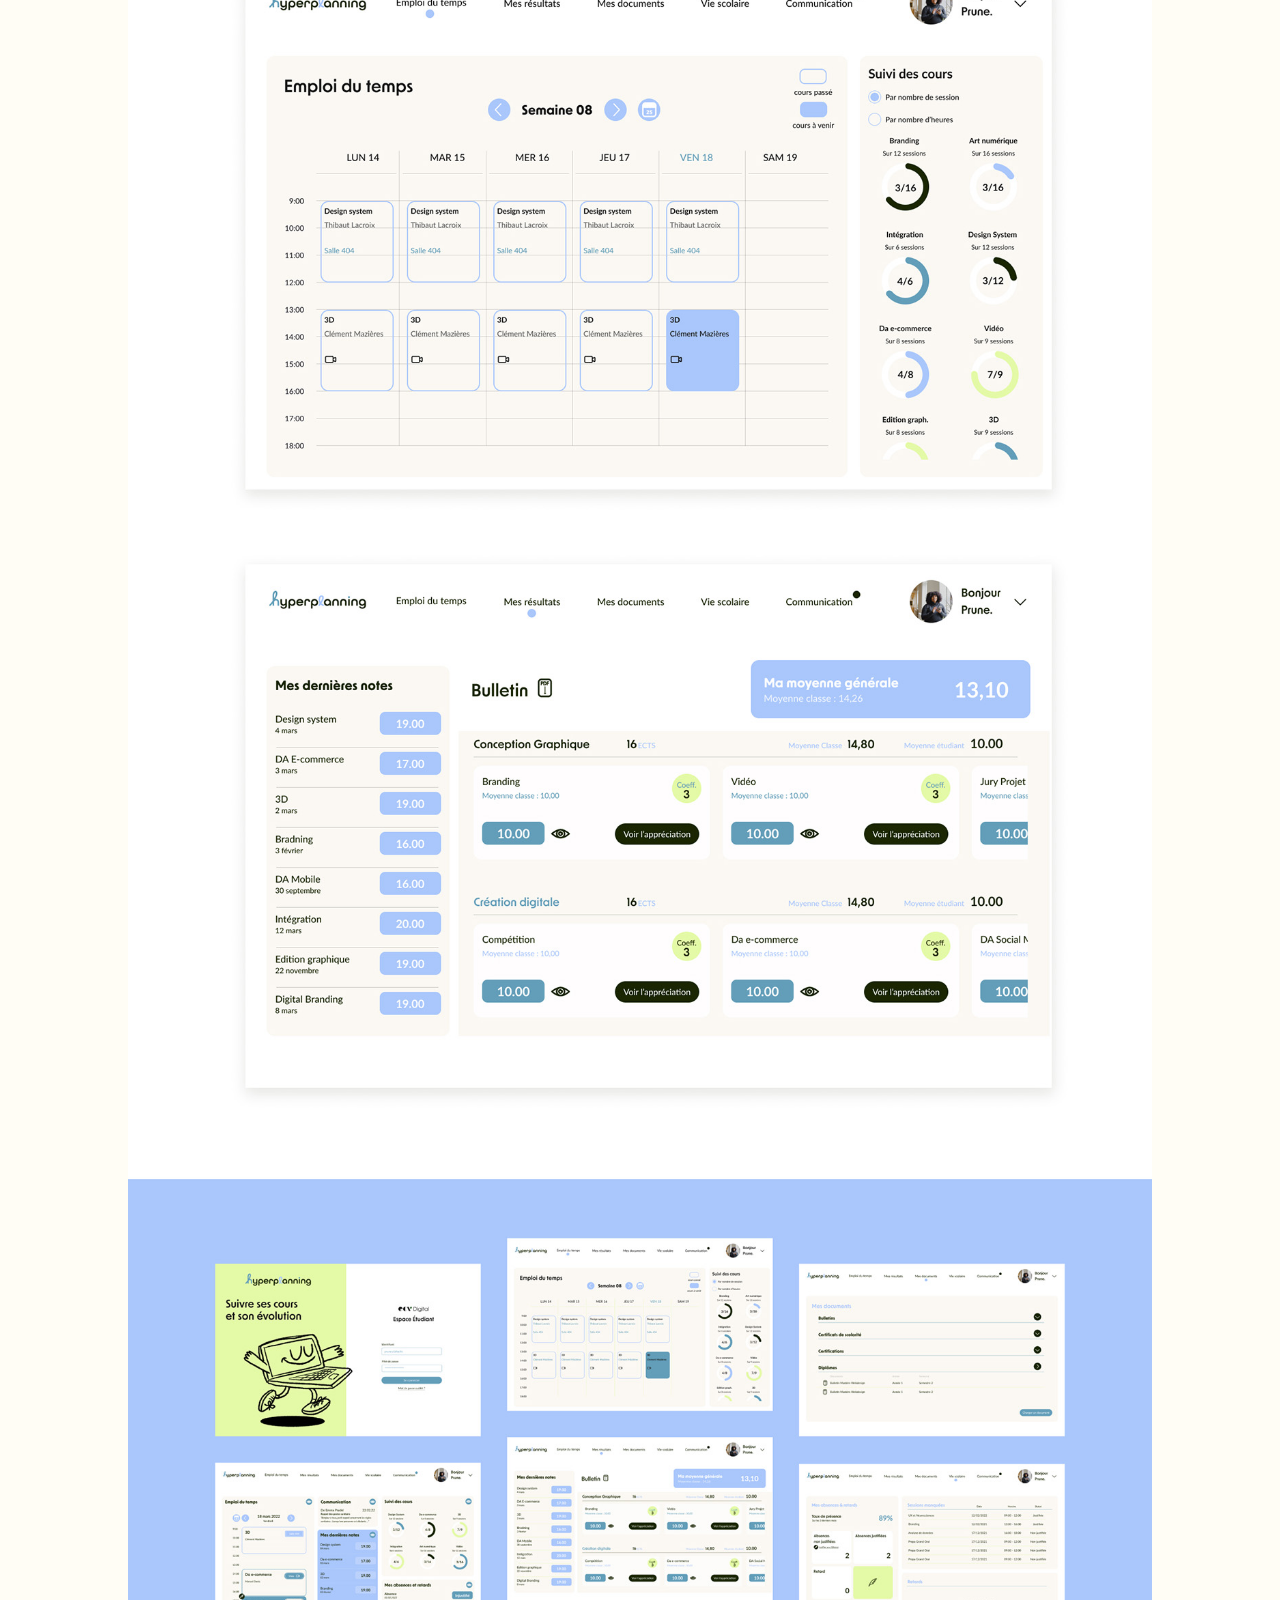
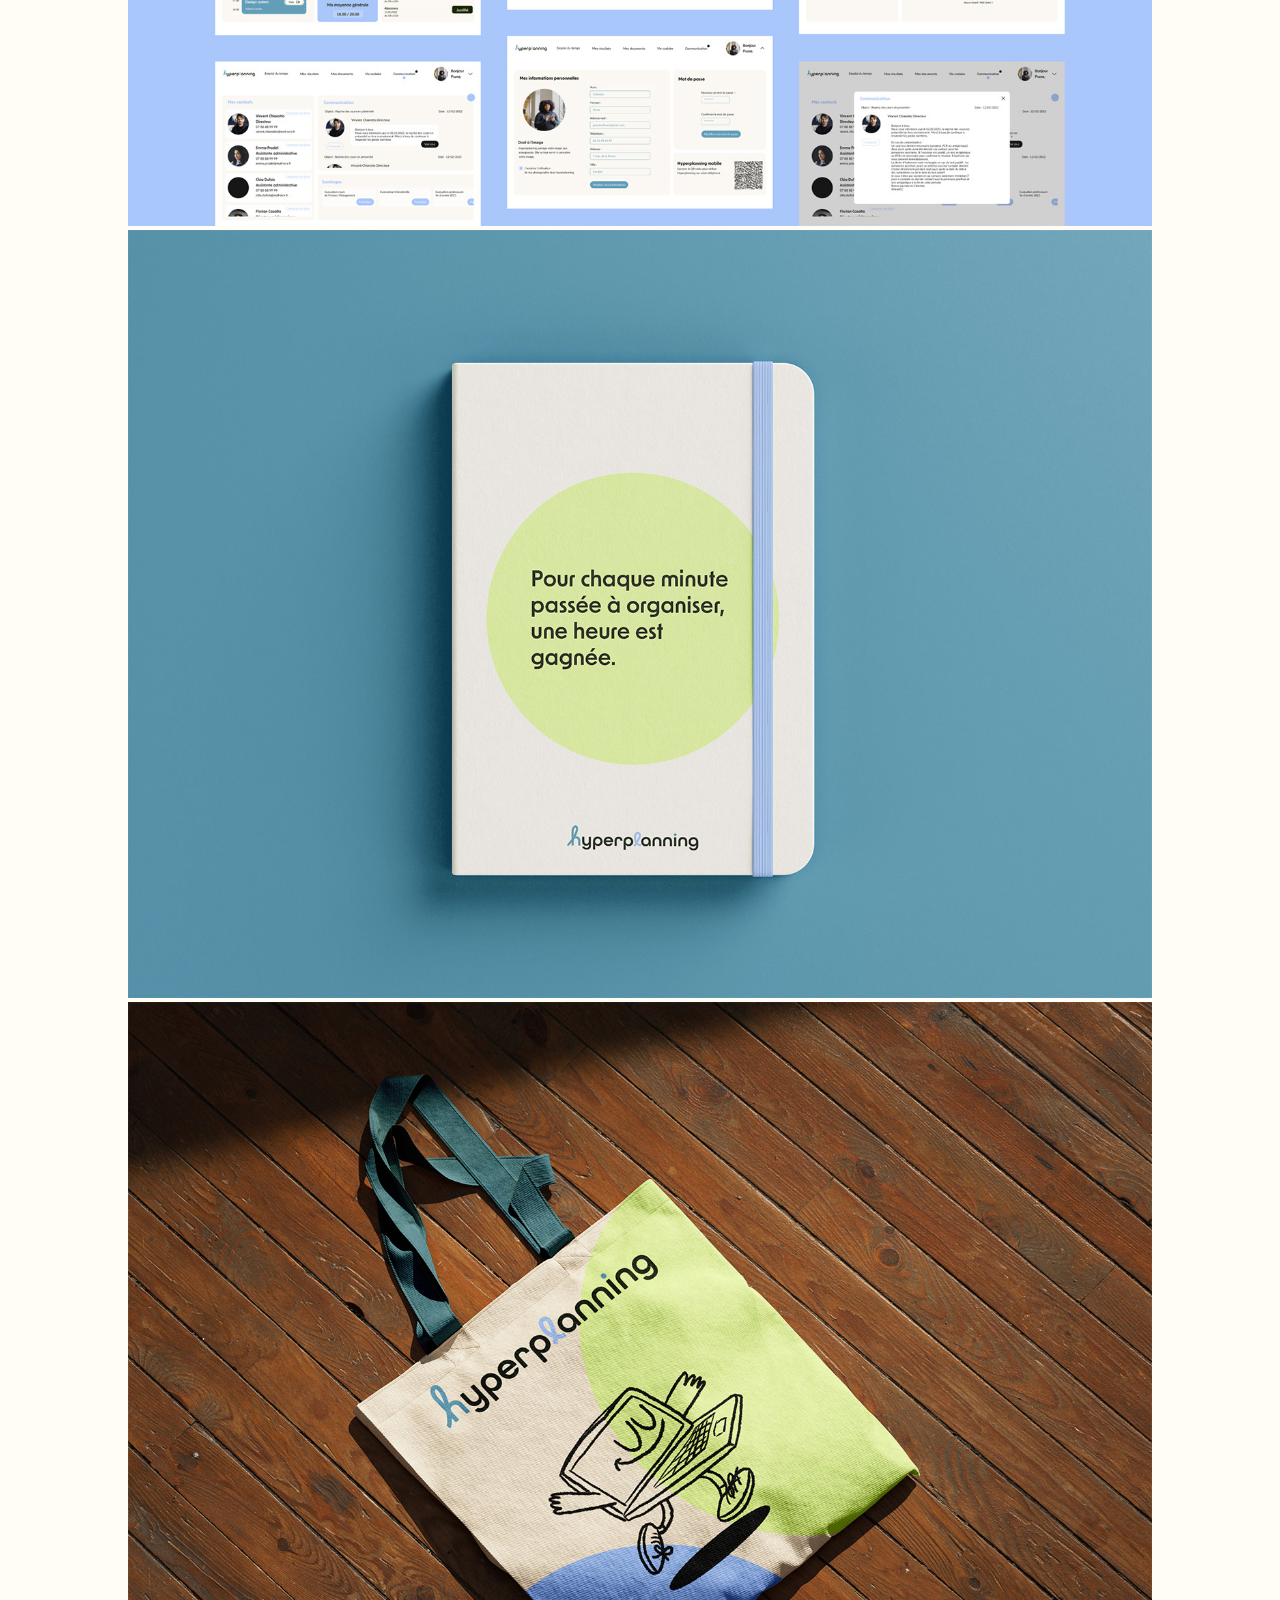
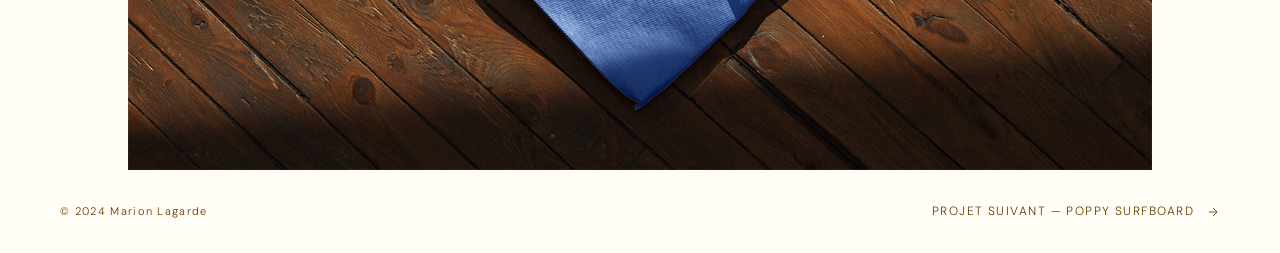
==== commit d165b964: "Changement des liens Update des branches" ====
--- a/projects/hyperplanning.html
+++ b/projects/hyperplanning.html
@@ -101,8 +101,8 @@
 
   <footer>
     <span class="footer-copy">© 2024 Marion Lagarde</span>
-    <a href="taylors.html" class="footer-next">
-      Projet suivant — Taylor's
+    <a href="poppy.html" class="footer-next">
+      Projet suivant — Poppy surfboard
       <svg viewBox="0 0 24 24" fill="none" stroke-width="1.5"><path d="M5 12h14M19 12l-7 7M19 12l-7-7"/></svg>
     </a>
   </footer>
--- a/style.css
+++ b/style.css
@@ -1,6 +1,5 @@
 /* ============================================================
    MARION LAGARDE — PORTFOLIO
-   style.css — feuille de styles partagée
    ============================================================ */
 
 /* ── TOKENS ── */
@@ -844,7 +843,7 @@
 
   /* Homepage hero */
   #hero        { padding: 100px 24px 60px; min-height: 100svh; }
-  .hero-title  { font-size: clamp(44px, 13vw, 72px); }
+  .hero-title  { font-size: clamp(36px, 10vw, 48px); }
   .hero-subtitle { font-size: 16px; margin-top: 14px; }
   .hero-eyebrow  { font-size: 10px; letter-spacing: 0.18em; margin-bottom: 20px; }
   .hero-bottom   { right: 24px; bottom: 28px; }
@@ -862,7 +861,7 @@
     flex-direction: column;
     padding: 0;
   }
-  .project-img-wrap  { flex: none; aspect-ratio: 3/4; width: 100%; height: auto; max-height: 52svh; }
+  .project-img-wrap  { flex: none; aspect-ratio: 3/4; width: 100%; height: auto; }
   .project-info      { flex-shrink: 0; margin-top: 14px; padding: 0; }
   .project-name      { font-size: 14px; }
   .project-arrow     { opacity: 1; transform: none; width: 32px; height: 32px; flex-shrink: 0; }
@@ -905,6 +904,6 @@
 }
 
 @media (max-width: 480px) {
-  .hero-title { font-size: clamp(40px, 14vw, 56px); }
+  .hero-title { font-size: clamp(34px, 11vw, 44px); }
   .nav-links li:not(:first-child) { display: none; }
 }
